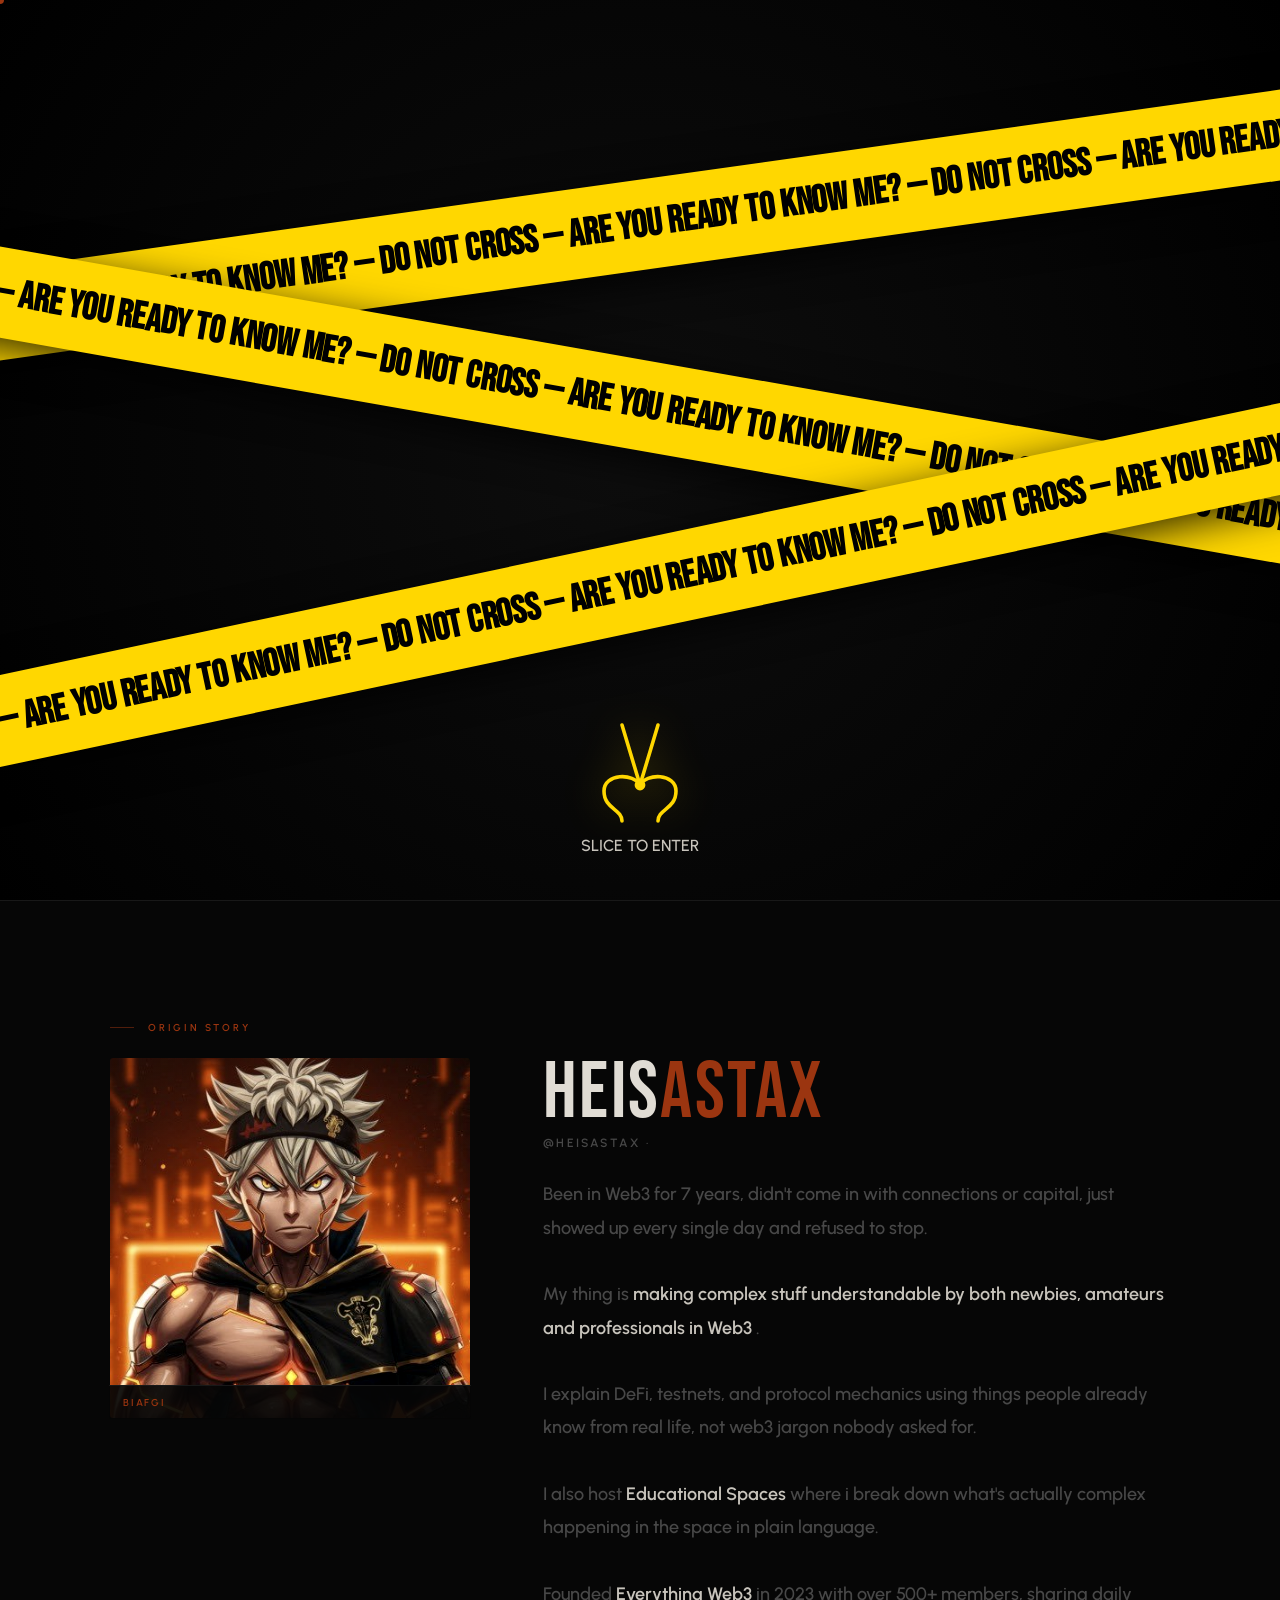
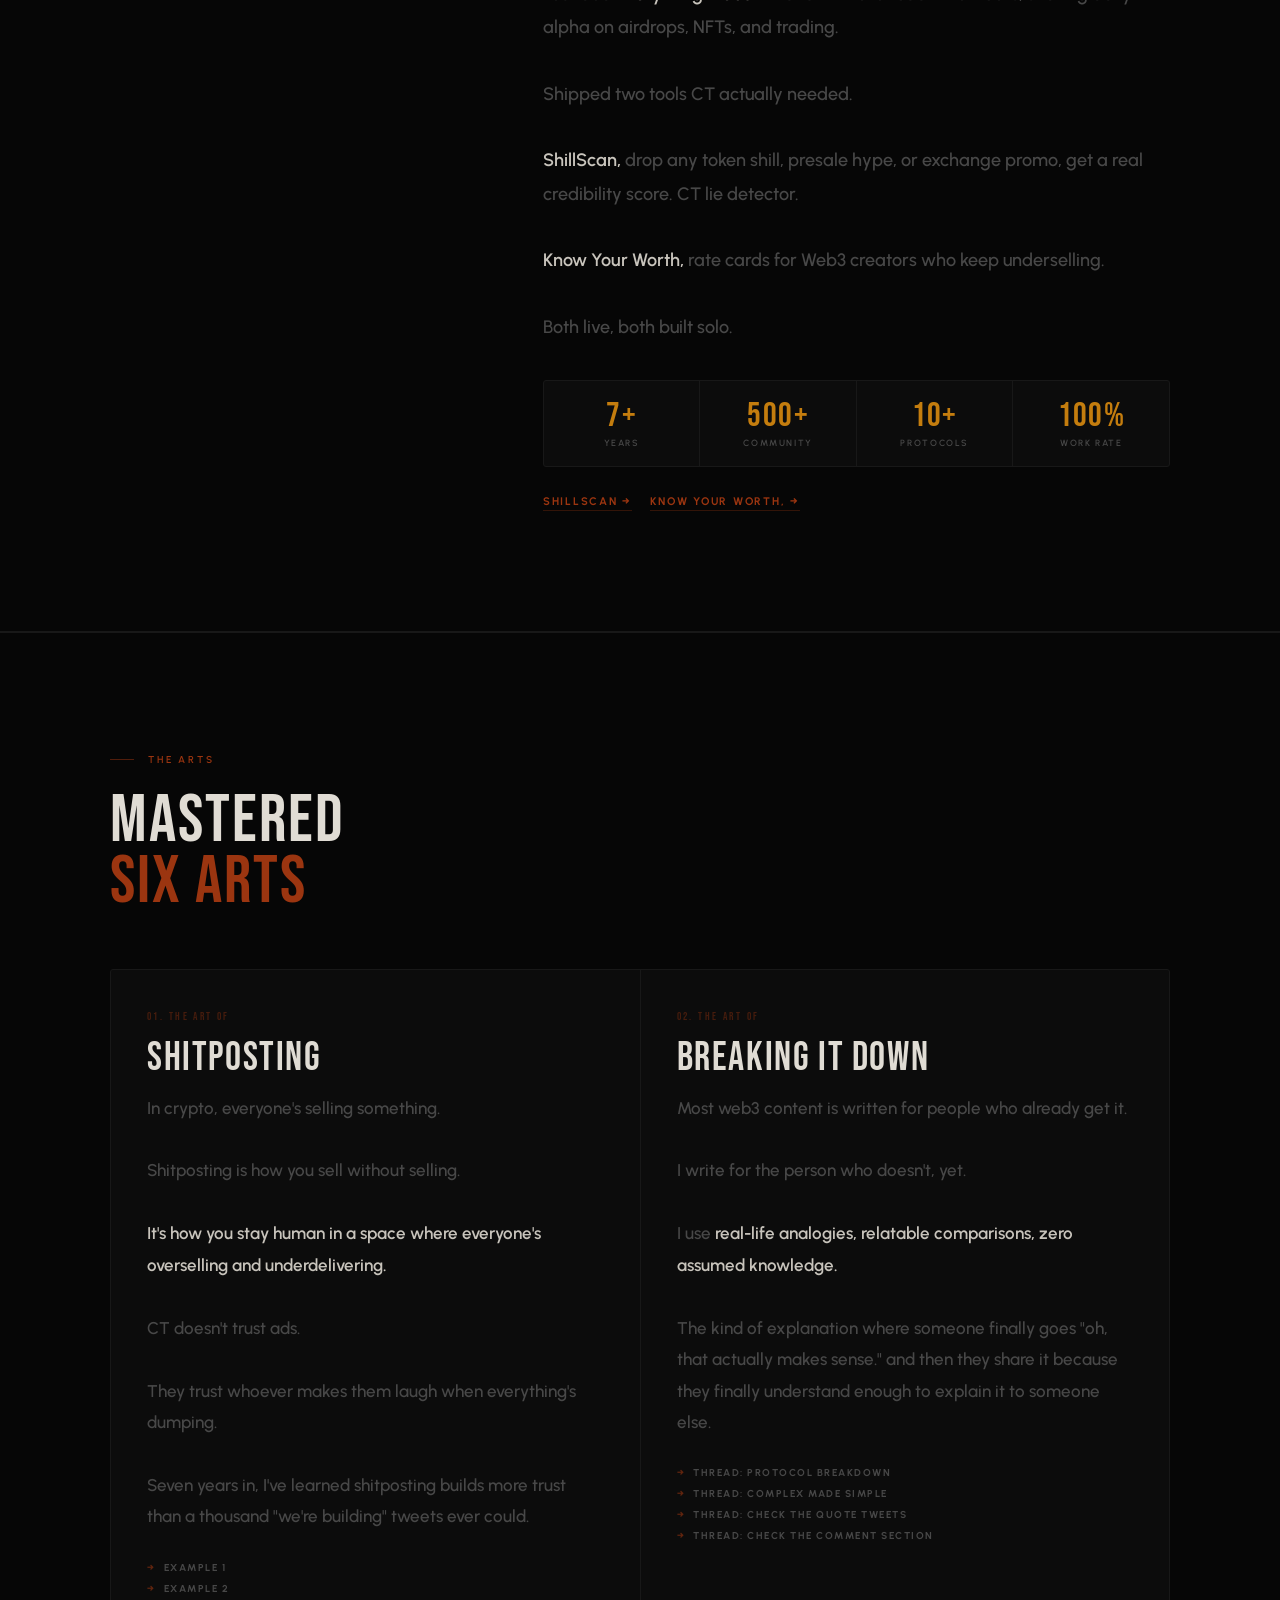
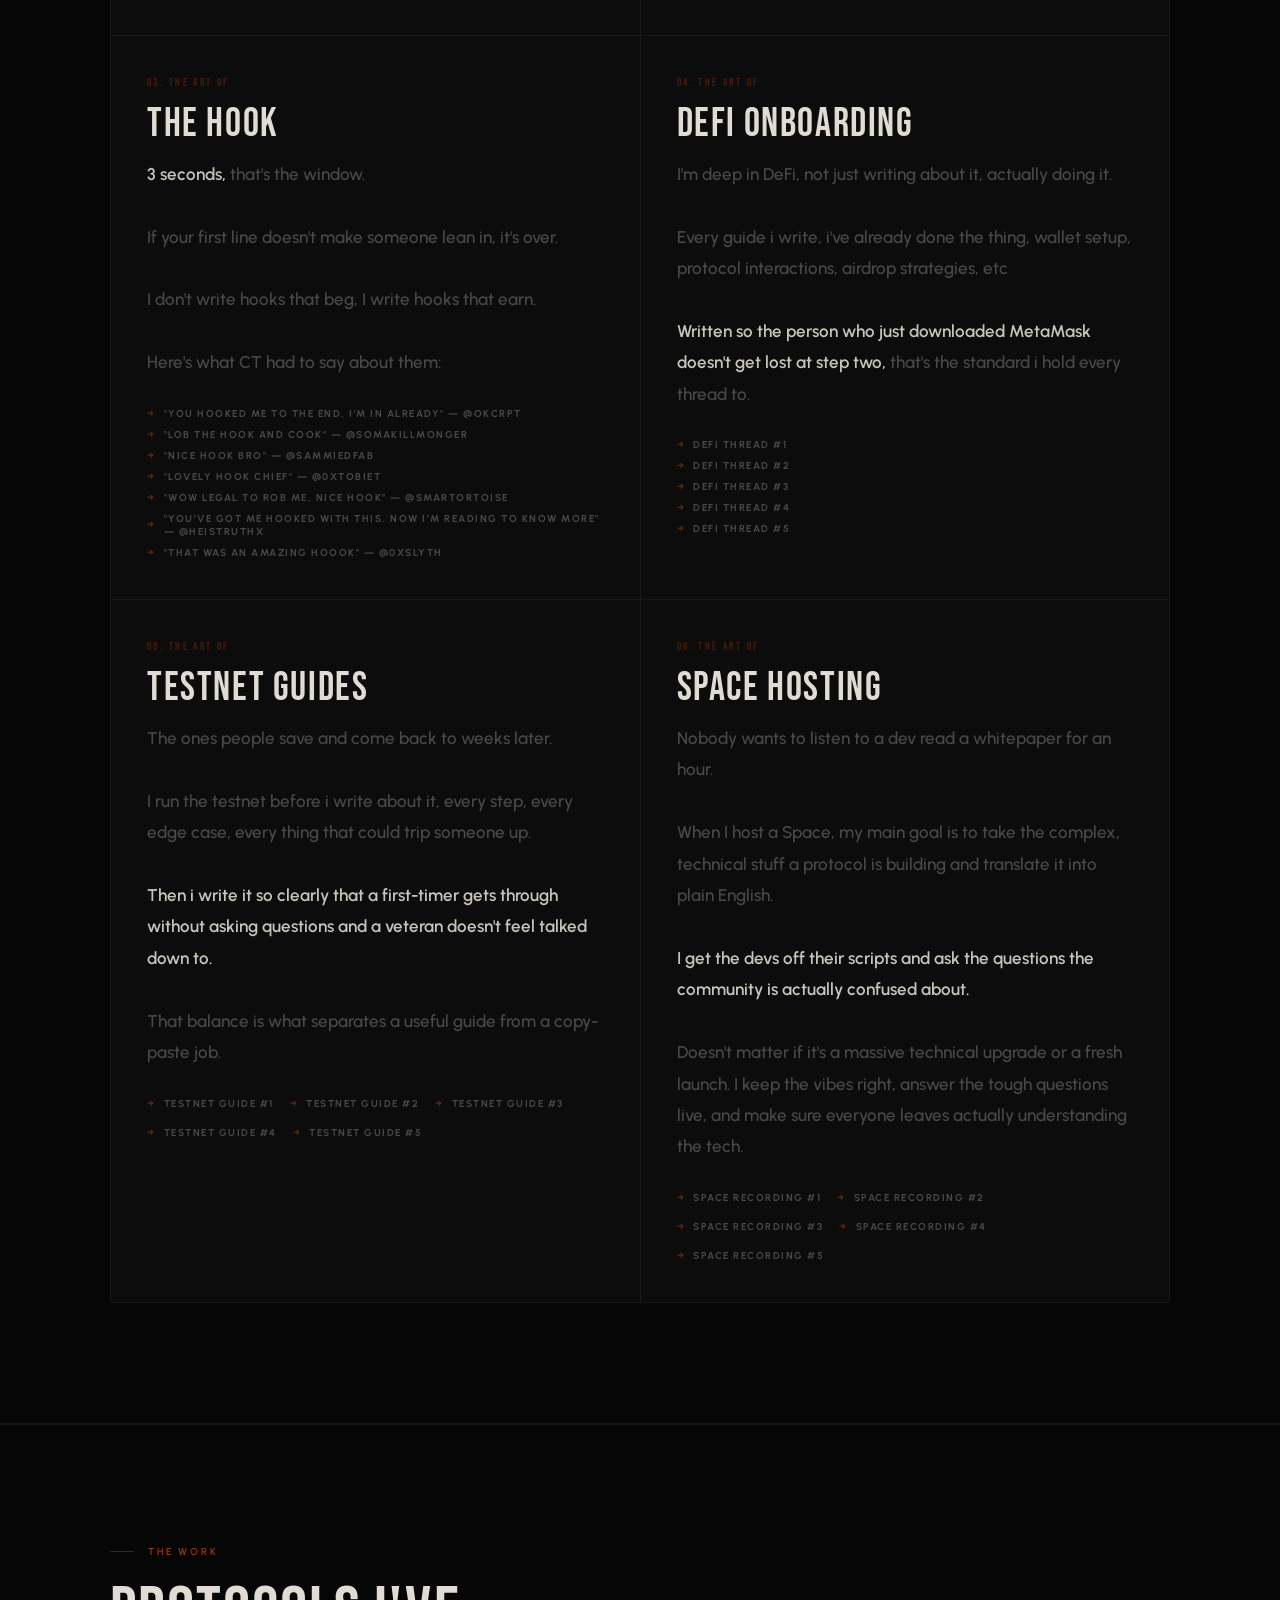
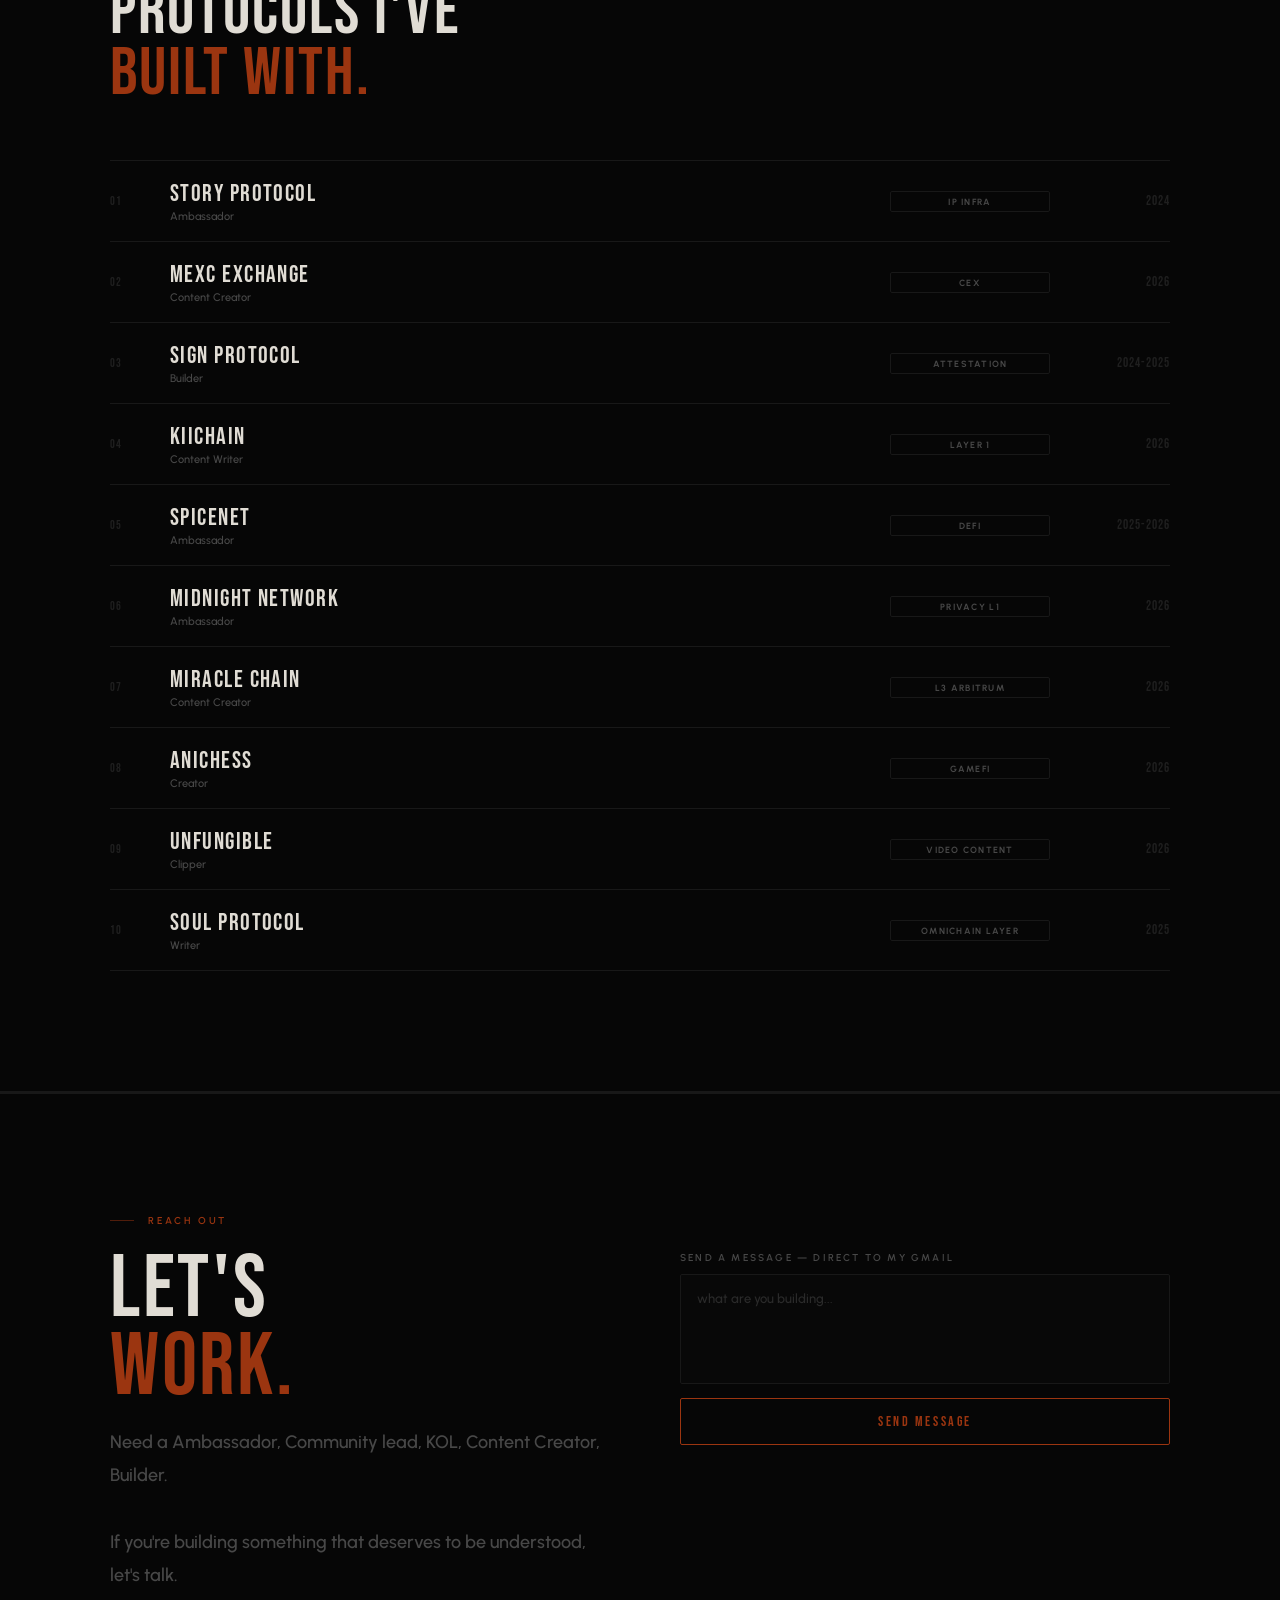
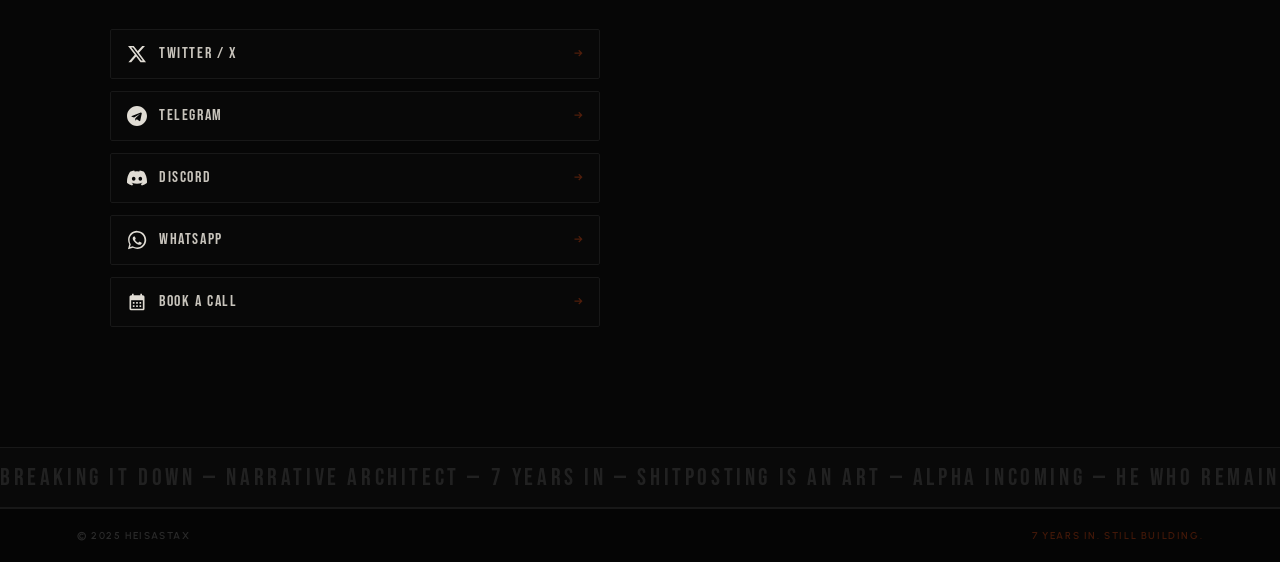
==== index.html @ 734ff4d6 "Initial commit: High-fidelity Web3 Portfolio with Mechanical Loader" ====
<!DOCTYPE html>
<html lang="en">

<head>
    <meta charset="UTF-8">
    <meta name="viewport" content="width=device-width, initial-scale=1.0">
    <title>heisastaX | Web3 Builder & Narrative Architect</title>
    <meta name="description"
        content="7 years in. Still building. Expert DeFi onboarding, Technical content creation, and High-vibe Space hosting for top-tier Web3 protocols.">
    <meta property="og:title" content="heisastaX | Web3 Builder & Narrative Architect">
    <meta property="og:description" content="Breaking down complex tech. Building tools CT actually uses.">
    <link
        href="https://fonts.googleapis.com/css2?family=Bebas+Neue&family=Urbanist:ital,wght@0,300;0,400;0,550;0,600;0,900;1,300&display=swap"
        rel="stylesheet">
    <link rel="stylesheet" href="assets/css/style.css">
</head>

<body>

    <!-- SITE LOADER -->
    <div id="loader">
        <div class="loader-bg"></div>
        <div class="tape-vibe">
            <!-- Diagonal Tapes (Repeating Text) -->
            <div class="tape diag-tape tape-1">
                <span>DO NOT CROSS — ARE YOU READY TO KNOW ME? — DO NOT CROSS — ARE YOU READY TO KNOW ME? — DO NOT CROSS — ARE YOU READY TO KNOW ME? — DO NOT CROSS — ARE YOU READY TO KNOW ME? — DO NOT CROSS — ARE YOU READY TO KNOW ME?</span>
            </div>
            <div class="tape diag-tape tape-2">
                <span>DO NOT CROSS — ARE YOU READY TO KNOW ME? — DO NOT CROSS — ARE YOU READY TO KNOW ME? — DO NOT CROSS — ARE YOU READY TO KNOW ME? — DO NOT CROSS — ARE YOU READY TO KNOW ME? — DO NOT CROSS — ARE YOU READY TO KNOW ME?</span>
            </div>
            <div class="tape diag-tape tape-3">
                <span>DO NOT CROSS — ARE YOU READY TO KNOW ME? — DO NOT CROSS — ARE YOU READY TO KNOW ME? — DO NOT CROSS — ARE YOU READY TO KNOW ME? — DO NOT CROSS — ARE YOU READY TO KNOW ME? — DO NOT CROSS — ARE YOU READY TO KNOW ME?</span>
            </div>
        </div>
        
        <div id="scissor-trigger">
            <div class="scissor-svg">
                <svg viewBox="0 0 100 120" fill="none" stroke="currentColor" stroke-width="3" stroke-linecap="round" stroke-linejoin="round">
                    <!-- Pivot -->
                    <circle cx="50" cy="70" r="3" fill="currentColor" />
                    <!-- Left Blade -->
                    <path d="M35 100 C 35 90, 20 90, 20 75 C 20 60, 45 60, 50 70 L 65 20" class="blade-left" />
                    <!-- Right Blade -->
                    <path d="M65 100 C 65 90, 80 90, 80 75 C 80 60, 55 60, 50 70 L 35 20" class="blade-right" />
                </svg>
            </div>
            <div class="breach-label">SLICE TO ENTER</div>
        </div>
    </div>

    <canvas id="cvs"></canvas>
    <div id="cur"></div>
    <div id="cur-r"></div>

    <!-- NAV -->
    <nav>
        <div class="nav-logo">heis<span class="e">asta</span>X</div>
        <ul class="nav-links">
            <li><a href="#about">about</a></li>
            <li><a href="#crafts">crafts</a></li>
            <li><a href="#projects">work</a></li>
            <li><a href="#contact">contact</a></li>
        </ul>
        <button class="burger" id="burger" onclick="toggleMenu()" aria-label="menu">
            <span></span><span></span><span></span>
        </button>
    </nav>

    <!-- MOBILE MENU -->
    <div class="mob-menu" id="mob">
        <button class="mob-close" onclick="toggleMenu()">✕</button>
        <a href="#about" onclick="toggleMenu()">About</a>
        <a href="#crafts" onclick="toggleMenu()">Crafts</a>
        <a href="#projects" onclick="toggleMenu()">Work</a>
        <a href="#contact" onclick="toggleMenu()">Contact</a>
    </div>

    <!-- HERO -->
    <section id="hero">
        <div class="hero-inner">
            <div class="hero-status rv"><span class="dot"></span><span>available for jobs</span>
            </div>
            <h1 class="hero-h1 rv">
                <div>HE<span class="e"> WHO</span></div>
                <div class="g">REMAINS.</div>
            </h1>
            <div class="hero-row rv2">
                <p class="hero-desc">
                    <strong>I'm Asta (aka Biafgi).</strong><br><br> I break down what CT overcomplicates, build tools
                    people actually use, and
                    make narratives land.<br><br>
                    I'm a Community Founder, KOL, Space Host, and Web Developer best known for answering the technical
                    questions that protocols struggle to explain.<br><br>

                    When protocols need their story told right, they call me.
                </p>
                <div class="hero-ctas">
                    <a href="https://x.com/heisastaX" target="_blank" class="btn-p">𝕏 @heisastaX</a>
                    <a href="https://x.com/heisastaX/highlights" target="_blank" class="btn-s">see my highlights</a>
                </div>
            </div>
        </div>
    </section>

    <div class="section-rule"></div>

    <!-- ABOUT -->
    <section id="about">
        <div class="container">
            <div class="eyebrow rv">origin story</div>
            <div class="about-grid">
                <div class="about-img rv">
                    <img src="[data-uri]"
                        alt="heisastaX">
                    <div class="img-label"><a href="" class="k a"></a> <span> BIAFGI</span></div>
                </div>
                <div>
                    <div class="about-name rv">HEIS<span class="e">ASTAX</span></div>
                    <div class="about-handle rv">@heisastaX ·</div>
                    <p class="about-bio rv">
                        Been in Web3 for 7 years, didn't come in with connections or capital, just showed up every
                        single day and refused to stop.<br><br>
                        My thing is <strong>making complex stuff understandable by both newbies, amateurs and
                            professionals in Web3 </strong>.<br><br> I explain DeFi,
                        testnets, and protocol mechanics using things people already know from real life, not web3
                        jargon nobody asked for.<br><br> I also host <strong>Educational Spaces</strong> where i break
                        down
                        what's actually complex happening in the space in plain language.<br><br>
                        Founded <strong>Everything Web3</strong> in 2023 with over 500+ members, sharing daily alpha on
                        airdrops, NFTs,
                        and trading. <br><br>
                        Shipped two tools CT actually needed.<br><br> <strong>ShillScan,</strong> drop any token shill,
                        presale
                        hype, or exchange promo, get a real credibility score. CT lie detector.<br><br> <strong>Know
                            Your
                            Worth,</strong> rate cards for Web3 creators who keep underselling. <br><br>Both live, both
                        built
                        solo.
                    </p>
                    <div class="stats-strip rv2">
                        <div class="stat">
                            <div class="stat-n">7+</div>
                            <div class="stat-l">Years</div>
                        </div>
                        <div class="stat">
                            <div class="stat-n">500+</div>
                            <div class="stat-l">Community</div>
                        </div>
                        <div class="stat">
                            <div class="stat-n">10+</div>
                            <div class="stat-l">Protocols</div>
                        </div>
                        <div class="stat">
                            <div class="stat-n">100%</div>
                            <div class="stat-l">Work Rate</div>
                        </div>
                    </div>
                    <div style="display:flex;gap:10px;flex-wrap:wrap;margin-bottom:0;">
                        <a href="https://www.shillscan.xyz" target="_blank" class="kyw-link rv3"
                            style="margin-right:8px;"> shillscan →</a>
                        <a href="https://kywapp.xyz" target="_blank" class="kyw-link rv3"> know your worth,
                            →</a>
                    </div>
                </div>
            </div>
        </div>
    </section>

    <div class="section-rule"></div>

    <!-- CRAFTS -->
    <section id="crafts">
        <div class="container">
            <div class="eyebrow rv">the arts</div>
            <div class="crafts-head rv">MASTERED<br><span class="e">SIX ARTS</span></div>
            <div class="craft-block">

                <div class="craft rv">
                    <div class="craft-num">01. THE ART OF</div>
                    <div class="craft-title">SHITPOSTING</div>
                    <p class="craft-desc">
                        In crypto, everyone's selling something. <br><br> Shitposting is how you sell without
                        selling.<br><br>
                        <strong>It's how you stay human in a space where everyone's overselling and
                            underdelivering.</strong><br><br> CT doesn't trust ads.<br><br>
                        They trust whoever makes them laugh when everything's dumping.<br><br> Seven years in, I've
                        learned
                        shitposting builds more trust than a thousand "we're building" tweets ever could.
                    </p>
                    <div class="craft-links">
                        <a href="https://x.com/heisastaX/status/1977992303911313580" target="_blank"
                            class="craft-link">Example 1</a>
                        <a href=" https://x.com/heisastaX/status/2039744041579958362" target="_blank"
                            class="craft-link">Example 2</a>
                    </div>
                </div>

                <div class="craft rv">
                    <div class="craft-num">02. THE ART OF</div>
                    <div class="craft-title">BREAKING IT DOWN</div>
                    <p class="craft-desc">
                        Most web3 content is written for people who already get it.<br><br> I write for the person who
                        doesn't,
                        yet.<br><br>
                        I use <strong>real-life analogies, relatable comparisons, zero assumed
                            knowledge.<br><br></strong>
                        The kind of explanation where someone finally goes "oh, that actually makes sense." and then
                        they share it because they finally understand enough to explain it to someone else.
                    </p>
                    <div class="craft-links">
                        <a href="https://x.com/heisastaX/status/1909134872037277937" target="_blank"
                            class="craft-link">thread: protocol breakdown</a>
                        <a href="https://x.com/heisastaX/status/1899906312990835019" target="_blank"
                            class="craft-link">thread: complex made simple</a>
                        <a href="https://x.com/heisastax/status/1944048474799964266" target="_blank"
                            class="craft-link">thread: check the quote tweets</a>
                        <a href="https://x.com/heisastax/status/1941564307696992371" target="_blank"
                            class="craft-link">thread: Check the comment section</a>
                    </div>
                </div>

                <div class="craft rv">
                    <div class="craft-num">03. THE ART OF</div>
                    <div class="craft-title">THE HOOK</div>
                    <p class="craft-desc">
                        <strong>3 seconds,</strong> that's the window.<br><br> If your first line doesn't make someone
                        lean in,
                        it's over.<br><br>
                        I don't write hooks that beg, I write hooks that earn.<br><br> Here's what CT had to say
                        about them:
                    </p>
                    <div class="craft-links">
                        <a href="https://x.com/OKcrpt/status/2045522485966205139" target="_blank"
                            class="craft-link">"you hooked me to the end, i'm in already" — @OKcrpt</a>
                        <a href="https://x.com/somakillmonger/status/2045531412623675435" target="_blank"
                            class="craft-link">"lob the hook and cook" — @somakillmonger</a>
                        <a href="https://x.com/sammiedfab/status/2045551422876385366" target="_blank"
                            class="craft-link">"Nice hook bro" — @sammiedfab</a>
                        <a href="https://x.com/0xtobiet_/status/2034330331130503380" target="_blank"
                            class="craft-link">"lovely hook chief" — @0xtobiet</a>
                        <a href="https://x.com/Smartortoise/status/2037434610028556693" target="_blank"
                            class="craft-link">"wow legal to rob me, nice hook" — @Smartortoise</a>
                        <a href=" https://x.com/heistruthX/status/2037463925654962196" target="_blank"
                            class="craft-link">"you’ve got me hooked with this, now i’m reading to know more" —
                            @heistruthX</a>
                        <a href="https://x.com/0xSlyth/status/2037541773493576111" target="_blank"
                            class="craft-link">"that was an amazing hoook" — @0xSlyth</a>
                    </div>
                </div>

                <div class="craft rv">
                    <div class="craft-num">04. THE ART OF</div>
                    <div class="craft-title">DEFI ONBOARDING</div>
                    <p class="craft-desc">
                        I'm deep in DeFi, not just writing about it, actually doing it.<br><br> Every guide i write,
                        i've
                        already done the thing, wallet setup, protocol interactions, airdrop strategies, etc<br><br>
                        <strong>Written so the person who just downloaded MetaMask doesn't get lost at step
                            two, </strong> that's the standard i hold every thread to.
                    </p>
                    <div class="craft-links">
                        <a href="https://x.com/heisastaX/status/1967661084497809647" target="_blank"
                            class="craft-link">defi thread #1</a>
                        <a href="https://x.com/heisastaX/status/1980325764919873795" target="_blank"
                            class="craft-link">defi thread #2</a>
                        <a href="https://x.com/heisastaX/status/1928377304041804097" target="_blank"
                            class="craft-link">defi thread #3</a>
                        <a href="https://x.com/heisastaX/status/1925798995433058799" target="_blank"
                            class="craft-link">defi thread #4</a>
                        <a href="https://x.com/heisastaX/status/1910054294285328876" target="_blank"
                            class="craft-link">defi thread #5</a>
                    </div>
                </div>

                <div class="craft rv">
                    <div class="craft-num">05. THE ART OF</div>
                    <div class="craft-title">TESTNET GUIDES</div>
                    <p class="craft-desc">
                        The ones people save and come back to weeks later.<br><br> I run the testnet before i write
                        about it,
                        every step, every edge case, every thing that could trip someone up.<br><br> <strong>Then i
                            write it so
                            clearly that a first-timer gets through without asking questions and a veteran doesn't feel
                            talked down to.<br><br></strong> That balance is what separates a useful guide from a
                        copy-paste
                        job.
                    </p>
                    <div class="craft-links" style="flex-direction:row;flex-wrap:wrap;gap:16px;">
                        <a href="https://x.com/heisastaX/status/1902023737991451102" target="_blank"
                            class="craft-link">testnet guide #1</a>
                        <a href="https://x.com/heisastaX/status/1947678432944353505" target="_blank"
                            class="craft-link">testnet guide #2</a>
                        <a href="https://x.com/heisastaX/status/1906810623129731545" target="_blank"
                            class="craft-link">testnet guide #3</a>
                        <a href="https://x.com/heisastaX/status/1912049268841472062" target="_blank"
                            class="craft-link">testnet guide #4</a>
                        <a href="https://x.com/heisastaX/status/1915334065474912399" target="_blank"
                            class="craft-link">testnet guide #5</a>
                    </div>
                </div>

                <div class="craft rv">
                    <div class="craft-num">06. THE ART OF</div>
                    <div class="craft-title">SPACE HOSTING</div>
                    <p class="craft-desc">
                        Nobody wants to listen to a dev read a whitepaper for an hour.<br><br> When I host a Space, my
                        main goal is to take the complex, technical stuff a protocol is building and translate it into
                        plain English.<br><br>
                        <strong>I get the devs off their scripts and ask the questions the community is actually
                            confused about.</strong><br><br>
                        Doesn't matter if it's a massive technical upgrade or a fresh launch. I keep the vibes right,
                        answer the tough questions live, and make sure everyone leaves actually understanding the tech.
                    </p>
                    <div class="craft-links" style="flex-direction:row;flex-wrap:wrap;gap:16px;">
                        <a href="https://x.com/heisastaX/status/1902806597694546004" target="_blank"
                            class="craft-link">space recording #1</a>
                        <a href="https://x.com/heisastaX/status/1924908325373657314" target="_blank"
                            class="craft-link">space recording #2</a>
                        <a href="https://x.com/heisastaX/status/1894463314018611546" target="_blank"
                            class="craft-link">space recording #3</a>
                        <a href="https://x.com/heisastaX/status/1911117890197061948" target="_blank"
                            class="craft-link">space recording #4</a>
                        <a href="https://x.com/heisastaX/status/1920177129100087722" target="_blank"
                            class="craft-link">space recording #5</a>
                    </div>
                </div>

            </div>
        </div>
    </section>

    <div class="section-rule"></div>

    <!-- PROJECTS -->
    <section id="projects">
        <div class="container">
            <div class="eyebrow rv">the work</div>
            <div class="proj-head rv">PROTOCOLS I'VE<br><span class="e">BUILT WITH.</span></div>
            <div class="proj-table">
                <div class="proj-row rv"><span class="pnum">01</span>
                    <div class="pname-wrap">
                        <div class="pn">Story Protocol</div>
                        <div class="pr">Ambassador </div>
                    </div><span class="ptag">IP Infra</span><span class="pyear">2024</span>
                </div>
                <div class="proj-row rv"><span class="pnum">02</span>
                    <div class="pname-wrap">
                        <div class="pn">MEXC Exchange</div>
                        <div class="pr">Content Creator</div>
                    </div><span class="ptag">CEX</span><span class="pyear">2026</span>
                </div>
                <div class="proj-row rv"><span class="pnum">03</span>
                    <div class="pname-wrap">
                        <div class="pn">Sign Protocol</div>
                        <div class="pr">Builder</div>
                    </div><span class="ptag">Attestation</span><span class="pyear">2024-2025</span>
                </div>
                <div class="proj-row rv"><span class="pnum">04</span>
                    <div class="pname-wrap">
                        <div class="pn">KiiChain</div>
                        <div class="pr">Content Writer</div>
                    </div><span class="ptag">Layer 1</span><span class="pyear">2026</span>
                </div>
                <div class="proj-row rv"><span class="pnum">05</span>
                    <div class="pname-wrap">
                        <div class="pn">Spicenet</div>
                        <div class="pr">Ambassador</div>
                    </div><span class="ptag">DeFi</span><span class="pyear">2025-2026</span>
                </div>
                <div class="proj-row rv"><span class="pnum">06</span>
                    <div class="pname-wrap">
                        <div class="pn">Midnight Network</div>
                        <div class="pr">Ambassador</div>
                    </div><span class="ptag">Privacy L1</span><span class="pyear">2026</span>
                </div>
                <div class="proj-row rv"><span class="pnum">07</span>
                    <div class="pname-wrap">
                        <div class="pn">Miracle Chain</div>
                        <div class="pr">Content Creator</div>
                    </div><span class="ptag">L3 Arbitrum</span><span class="pyear">2026</span>
                </div>
                <div class="proj-row rv"><span class="pnum">08</span>
                    <div class="pname-wrap">
                        <div class="pn">Anichess</div>
                        <div class="pr">Creator</div>
                    </div><span class="ptag">GameFi</span><span class="pyear">2026</span>
                </div>
                <div class="proj-row rv"><span class="pnum">09</span>
                    <div class="pname-wrap">
                        <div class="pn">Unfungible</div>
                        <div class="pr">Clipper</div>
                    </div><span class="ptag">Video Content</span><span class="pyear">2026</span>
                </div>
                <div class="proj-row rv"><span class="pnum">10</span>
                    <div class="pname-wrap">
                        <div class="pn">Soul Protocol</div>
                        <div class="pr">Writer</div>
                    </div><span class="ptag">Omnichain Layer</span><span class="pyear">2025</span>
                </div>
            </div>
        </div>
    </section>

    <div class="section-rule"></div>




    <div class="section-rule"></div>

    <!-- CONTACT -->
    <section id="contact">
        <div class="container">
            <div class="eyebrow rv">reach out</div>
            <div class="contact-grid">
                <div>
                    <div class="contact-h rv">LET'S<br><span class="e">WORK.</span></div>
                    <p class="contact-desc rv">Need a Ambassador, Community lead, KOL, Content Creator, Builder.<br><br>
                        If
                        you're building something that deserves to be understood, let's talk.</p>
                    <div class="socials rv">
                        <a href="https://x.com/heisastaX" target="_blank" class="social">
                            <div>
                                <div class="social-name" style="display:flex;align-items:center;gap:12px;">
                                    <svg width="20" height="20" viewBox="0 0 24 24" fill="var(--bright)">
                                        <path
                                            d="M18.244 2.25h3.308l-7.227 8.26 8.502 11.24H16.17l-5.214-6.817L4.99 21.75H1.68l7.73-8.835L1.254 2.25H8.08l4.713 6.231zm-1.161 17.52h1.833L7.084 4.126H5.117z">
                                        </path>
                                    </svg>
                                    TWITTER / X
                                </div>
                            </div>
                            <span class="social-arrow">→</span>
                        </a>
                        <a href="https://t.me/BiafgiAb" target="_blank" class="social">
                            <div>
                                <div class="social-name" style="display:flex;align-items:center;gap:12px;">
                                    <svg width="20" height="20" viewBox="0 0 24 24" fill="var(--bright)">
                                        <path
                                            d="M12 0C5.373 0 0 5.373 0 12s5.373 12 12 12 12-5.373 12-12S18.627 0 12 0zm5.894 8.221l-1.97 9.28c-.145.658-.537.818-1.084.508l-3-2.21-1.446 1.394c-.14.18-.357.223-.548.223l.188-2.85 5.18-4.686c.223-.195-.054-.305-.346-.11l-6.4 4.02-2.76-.86c-.6-.185-.61-.6.125-.89l10.736-4.135c.498-.182.946.12.725.82z" />
                                    </svg>
                                    TELEGRAM
                                </div>
                            </div>
                            <span class="social-arrow">→</span>
                        </a>
                        <a href="https://discord.gg/xNYcjrSyxa" target="_blank" class="social">
                            <div>
                                <div class="social-name" style="display:flex;align-items:center;gap:12px;">
                                    <svg width="20" height="20" viewBox="0 0 24 24" fill="var(--bright)">
                                        <path
                                            d="M20.317 4.37a19.791 19.791 0 0 0-4.885-1.515.074.074 0 0 0-.079.037c-.21.375-.444.864-.608 1.25a18.27 18.27 0 0 0-5.487 0 12.64 12.64 0 0 0-.617-1.25.077.077 0 0 0-.079-.037A19.736 19.736 0 0 0 3.677 4.37a.05.05 0 0 0-.032.027C.533 9.046-.32 13.58.099 18.057a.082.082 0 0 0 .031.057 19.9 19.9 0 0 0 5.993 3.03.078.078 0 0 0 .084-.028 14.09 14.09 0 0 0 1.226-1.994.076.076 0 0 0-.041-.106 13.107 13.107 0 0 1-1.872-.892.077.077 0 0 1-.008-.128 10.2 10.2 0 0 0 .372-.292.074.074 0 0 1 .077-.01c3.928 1.793 8.18 1.793 12.062 0a.074.074 0 0 1 .078.01c.12.098.246.198.373.292a.077.077 0 0 1-.006.127 12.299 12.299 0 0 1-1.873.892.077.077 0 0 0-.041.107c.36.698.772 1.362 1.225 1.993a.076.076 0 0 0 .084.028 19.839 19.839 0 0 0 6.002-3.03.077.077 0 0 0 .032-.054c.5-5.177-.838-9.674-3.549-13.66a.061.061 0 0 0-.031-.028zM8.02 15.33c-1.183 0-2.157-1.085-2.157-2.419 0-1.333.956-2.419 2.157-2.419 1.21 0 2.176 1.096 2.157 2.42 0 1.333-.956 2.418-2.157 2.418zm7.975 0c-1.183 0-2.157-1.085-2.157-2.419 0-1.333.955-2.419 2.157-2.419 1.21 0 2.176 1.096 2.157 2.42 0 1.333-.946 2.418-2.157 2.418z" />
                                    </svg>
                                    DISCORD
                                </div>
                            </div>
                            <span class="social-arrow">→</span>
                        </a>
                        <a href="https://wa.me/2347067075973" target="_blank" class="social">
                            <div>
                                <div class="social-name" style="display:flex;align-items:center;gap:12px;">
                                    <svg width="20" height="20" viewBox="0 0 24 24" fill="var(--bright)">
                                        <path
                                            d="M12.016 1.002c-5.918 0-10.72 4.802-10.72 10.718 0 1.892.492 3.737 1.428 5.36L1.134 23.003l6.059-1.587c1.584.846 3.364 1.293 5.175 1.293 5.918 0 10.72-4.803 10.72-10.719 0-5.916-4.802-10.718-10.72-10.718zM12 21.05c-1.636 0-3.238-.43-4.636-1.244l-.33-.19-3.418.895.912-3.328-.215-.34C3.484 15.534 3.037 13.79 3.037 12c0-4.945 4.025-8.97 8.963-8.97 4.94 0 8.964 4.025 8.964 8.97 0 4.943-4.025 8.966-8.964 8.966zm4.86-6.192c-.267-.133-1.579-.78-1.823-.87-.245-.09-.422-.133-.598.133-.178.267-.689.87-.845 1.047-.156.177-.311.2-.578.066-1.517-.743-2.584-1.657-3.365-3.14-.155-.29-.016-.447.118-.58.118-.12.267-.312.4-.467.133-.156.178-.267.266-.444.089-.178.045-.333-.022-.467-.067-.133-.598-1.444-.82-1.977-.215-.522-.435-.452-.598-.46-.156-.008-.333-.008-.511-.008-.178 0-.467.067-.711.334-.244.267-.933.911-.933 2.222 0 1.311.956 2.578 1.089 2.756.133.178 1.889 2.87 4.567 4.026.638.275 1.135.439 1.523.562.643.204 1.229.175 1.691.106.516-.076 1.579-.645 1.802-1.267.222-.622.222-1.155.156-1.266-.067-.111-.245-.178-.511-.311z" />
                                    </svg>
                                    WHATSAPP
                                </div>
                            </div>
                            <span class="social-arrow">→</span>
                        </a>
                        <a href="https://calendly.com/heisastax" target="_blank" class="social">
                            <div>
                                <div class="social-name" style="display:flex;align-items:center;gap:12px;">
                                    <svg width="20" height="20" viewBox="0 0 24 24" fill="var(--bright)">
                                        <path
                                            d="M19 4h-1V2h-2v2H8V2H6v2H5c-1.11 0-1.99.9-1.99 2L3 20a2 2 0 0 0 2 2h14c1.1 0 2-.9 2-2V6c0-1.1-.9-2-2-2zm0 16H5V10h14v10zM9 14H7v-2h2v2zm4 0h-2v-2h2v2zm4 0h-2v-2h2v2zm-8 4H7v-2h2v2zm4 0h-2v-2h2v2zm4 0h-2v-2h2v2z" />
                                    </svg>
                                    BOOK A CALL
                                </div>
                            </div>
                            <span class="social-arrow">→</span>
                        </a>
                    </div>
                </div>
                <div class="rv2">
                    <label class="form-label">send a message — direct to my gmail </label>
                    <textarea class="form-area" id="msg" placeholder="what are you building..."></textarea>
                    <button class="form-btn" onclick="sendMsg()">SEND MESSAGE</button>
                    <div id="status"></div>
                </div>
            </div>
        </div>
    </section>

    <!-- ALPHA TICKER -->
    <div class="ticker-wrap">
        <div class="ticker">
            <span>BREAKING IT DOWN — NARRATIVE ARCHITECT — 7 YEARS IN — SHITPOSTING IS AN ART — ALPHA INCOMING — HE WHO
                REMAINS — MODULAR INFRA — IP PROTOCOLS — DEFI ONBOARDING — BREAKING IT DOWN — NARRATIVE ARCHITECT — 7
                YEARS IN — SHITPOSTING IS AN ART — ALPHA INCOMING — HE WHO REMAINS — MODULAR INFRA — IP PROTOCOLS — DEFI
                ONBOARDING —</span>
        </div>
    </div>

    <footer>
        <span>© 2025 heisastaX</span>
        <span class="e">7 years in. still building.</span>
    </footer>


    <script src="assets/js/script.js"></script>
</body>

</html>
---- assets/css/style.css ----
* {
            margin: 0;
            padding: 0;
            box-sizing: border-box;
        }

        :root {
            --e: #9B3510;
            --g: #C47D0E;
            --bg: #060606;
            --bg2: #090909;
            --card: #0c0c0c;
            --border: #181818;
            --text: #C8C4BC;
            --dim: #484848;
            --bright: #E0DCD4;
        }

        html {
            scroll-behavior: smooth;
        }

        body {
            background: var(--bg);
            color: var(--text);
            font-family: 'Urbanist', sans-serif;
            font-weight: 550;
            overflow-x: hidden;
            cursor: none;
        }

        #loader {
            position: fixed;
            inset: 0;
            background: #000;
            z-index: 9999;
            display: flex;
            flex-direction: column;
            justify-content: flex-end;
            align-items: center;
            overflow: hidden;
            user-select: none;
            padding-bottom: 5vh;
        }

        .loader-bg {
            position: absolute;
            inset: 0;
            background: radial-gradient(circle at center, #111 0%, #000 100%);
            opacity: 0.8;
        }

        .tape-vibe {
            position: absolute;
            inset: 0;
            display: flex;
            flex-direction: column;
            justify-content: center;
            align-items: center;
            pointer-events: none;
        }

        .diag-tape {
            position: absolute;
            width: 150%;
            height: 90px;
            background: #FFD700;
            color: #000;
            font-family: 'Bebas Neue', sans-serif;
            font-size: 38px;
            font-weight: 900;
            display: flex;
            align-items: center;
            justify-content: center;
            white-space: nowrap;
            box-shadow: 0 10px 40px rgba(0,0,0,0.8);
            transition: all 0.5s cubic-bezier(0.7, 0, 0.3, 1);
        }

        .tape-1 { top: 60%; transform: rotate(-12deg); z-index: 5; }
        .tape-2 { top: 40%; transform: rotate(10deg); z-index: 4; }
        .tape-3 { top: 20%; transform: rotate(-8deg); z-index: 3; }

        .tape-cut {
            opacity: 0;
            filter: blur(10px);
        }

        .tape-cut.tape-1, .tape-cut.tape-3 { transform: rotate(-15deg) translateX(-100%) translateY(100px); }
        .tape-cut.tape-2 { transform: rotate(15deg) translateX(100%) translateY(100px); }

        #scissor-trigger {
            position: relative;
            z-index: 100;
            display: flex;
            flex-direction: column;
            align-items: center;
            gap: 15px;
            cursor: grab;
            transition: transform 0.1s linear;
        }

        .scissor-svg {
            width: 120px;
            height: 120px;
            color: #FFD700;
            filter: drop-shadow(0 0 20px rgba(255,215,0,0.4));
        }

        .scissor-svg svg .blade-left, .scissor-svg svg .blade-right {
            transition: transform 0.1s;
            transform-origin: 50px 70px;
        }

        /* Active Cutting Animation */
        .cutting .blade-left { animation: snip-left 0.2s infinite alternate; }
        .cutting .blade-right { animation: snip-right 0.2s infinite alternate; }

        @keyframes snip-left {
            from { transform: rotate(0deg); }
            to { transform: rotate(-15deg); }
        }
        @keyframes snip-right {
            from { transform: rotate(0deg); }
            to { transform: rotate(15deg); }
        }

        /* Final snip on collision */
        .snip .blade-left { transform: rotate(10deg); }
        .snip .blade-right { transform: rotate(-10deg); }

        .loader-fade { opacity: 0; pointer-events: none; transition: opacity 0.8s ease-out; }

        /* CANVAS */
        #cvs {
            position: fixed;
            inset: 0;
            width: 100%;
            height: 100%;
            z-index: 0;
            pointer-events: none;
        }

        /* CURSOR */
        #cur {
            position: fixed;
            width: 8px;
            height: 8px;
            background: var(--e);
            border-radius: 50%;
            pointer-events: none;
            z-index: 9999;
            transform: translate(-50%, -50%);
            transition: width .15s, height .15s, background .15s;
        }

        #cur-r {
            position: fixed;
            width: 28px;
            height: 28px;
            border: 1px solid rgba(155, 53, 16, .35);
            border-radius: 50%;
            pointer-events: none;
            z-index: 9998;
            transform: translate(-50%, -50%);
        }

        /* NAV */
        nav {
            position: fixed;
            top: 0;
            left: 0;
            right: 0;
            z-index: 500;
            padding: 20px 6vw;
            display: flex;
            justify-content: space-between;
            align-items: center;
            background: linear-gradient(to bottom, rgba(6, 6, 6, .88) 35%, transparent);
        }

        .nav-logo {
            font-family: 'Bebas Neue', sans-serif;
            font-size: 22px;
            letter-spacing: .12em;
            color: var(--bright);
            transition: all 0.2s;
            cursor: pointer;
        }

        .nav-logo:hover {
            animation: glitch .3s infinite;
        }

        @keyframes glitch {
            0% { transform: translate(0); text-shadow: -2px 0 var(--e), 2px 0 var(--g); }
            20% { transform: translate(-2px, 2px); }
            40% { transform: translate(-2px, -2px); }
            60% { transform: translate(2px, 2px); }
            80% { transform: translate(2px, -2px); }
            100% { transform: translate(0); text-shadow: 2px 0 var(--e), -2px 0 var(--g); }
        }

        .nav-logo span {
            color: var(--e);
        }

        .nav-links {
            display: flex;
            gap: 32px;
            list-style: none;
        }

        .nav-links a {
            font-family: 'Urbanist', sans-serif;
            font-size: 11px;
            font-weight: 600;
            letter-spacing: .18em;
            text-transform: uppercase;
            color: var(--dim);
            text-decoration: none;
            transition: color .2s;
        }

        .nav-links a:hover {
            color: var(--e);
        }

        /* HAMBURGER */
        .burger {
            display: none;
            flex-direction: column;
            gap: 5px;
            cursor: none;
            background: none;
            border: none;
            padding: 4px;
        }

        .burger span {
            width: 22px;
            height: 1px;
            background: var(--dim);
            display: block;
            transition: all .3s;
        }

        .mob-menu {
            display: none;
            position: fixed;
            inset: 0;
            background: rgba(6, 6, 6, .98);
            z-index: 400;
            flex-direction: column;
            align-items: center;
            justify-content: center;
            gap: 32px;
        }

        .mob-menu.open {
            display: flex;
        }

        .mob-menu a {
            font-family: 'Bebas Neue', sans-serif;
            font-size: 42px;
            letter-spacing: .1em;
            color: var(--text);
            text-decoration: none;
            transition: color .2s;
        }

        .mob-menu a:hover {
            color: var(--e);
        }

        .mob-close {
            position: absolute;
            top: 24px;
            right: 6vw;
            font-size: 24px;
            color: var(--dim);
            cursor: none;
            background: none;
            border: none;
        }

        /* SECTIONS */
        section {
            position: relative;
            z-index: 1;
            padding: 120px 6vw;
        }

        .container {
            max-width: 1060px;
            margin: 0 auto;
        }

        /* EYEBROW */
        .eyebrow {
            font-family: 'Urbanist', sans-serif;
            font-size: 10px;
            font-weight: 600;
            letter-spacing: .28em;
            text-transform: uppercase;
            color: var(--e);
            margin-bottom: 24px;
            display: flex;
            align-items: center;
            gap: 14px;
        }

        .eyebrow::before {
            content: '';
            width: 24px;
            height: 1px;
            background: var(--e);
            opacity: .5;
        }

        /* DIVIDER */
        .section-rule {
            width: 100%;
            height: 1px;
            background: var(--border);
            margin: 0;
        }

        /* ======== HERO ======== */
        #hero {
            min-height: 100vh;
            display: flex;
            align-items: center;
            padding-top: 100px;
            padding-bottom: 60px;
            background: transparent;
            border-bottom: 1px solid var(--border);
        }

        .hero-inner {
            max-width: 1060px;
            margin: 0 auto;
            width: 100%;
        }

        .hero-status {
            display: inline-flex;
            align-items: center;
            gap: 8px;
            margin-bottom: 40px;
            padding: 7px 16px;
            border: 1px solid var(--border);
            border-radius: 2px;
        }

        .hero-status .dot {
            width: 5px;
            height: 5px;
            border-radius: 50%;
            background: var(--e);
            animation: blink 2.5s ease-in-out infinite;
        }

        @keyframes blink {

            0%,
            100% {
                opacity: 1;
            }

            50% {
                opacity: .15;
            }
        }

        .hero-status span {
            font-size: 10px;
            font-weight: 600;
            letter-spacing: .2em;
            text-transform: uppercase;
            color: var(--dim);
        }

        .hero-h1 {
            font-family: 'Bebas Neue', sans-serif;
            font-size: clamp(72px, 14vw, 160px);
            line-height: .88;
            letter-spacing: .02em;
            color: var(--bright);
            margin-bottom: 32px;
        }

        .hero-h1 .e {
            color: var(--e);
        }

        .hero-h1 .g {
            color: var(--g);
        }

        .hero-h1 .ghost {
            -webkit-text-stroke: 1px rgba(200, 195, 188, .12);
            color: transparent;
        }

        .hero-row {
            display: flex;
            justify-content: space-between;
            align-items: flex-end;
            flex-wrap: wrap;
            gap: 24px;
        }

        .hero-desc {
            max-width: 600px;
            font-size: 18px;
            line-height: 1.85;
            color: var(--dim);
            font-weight: 550;
        }

        .hero-desc strong {
            color: var(--text);
            font-weight: 600;
        }

        .hero-ctas {
            display: flex;
            gap: 10px;
            flex-wrap: wrap;
        }

        .btn-p {
            padding: 12px 26px;
            background: var(--e);
            color: #fff;
            font-family: 'Urbanist', sans-serif;
            font-size: 11px;
            font-weight: 700;
            letter-spacing: .18em;
            text-transform: uppercase;
            text-decoration: none;
            border-radius: 2px;
            transition: background .2s, transform .15s;
            border: 1px solid var(--e);
        }

        .btn-p:hover {
            background: transparent;
            color: var(--e);
            transform: translateY(-2px);
        }

        .btn-s {
            padding: 12px 26px;
            border: 1px solid var(--border);
            color: var(--dim);
            font-family: 'Urbanist', sans-serif;
            font-size: 11px;
            font-weight: 700;
            letter-spacing: .18em;
            text-transform: uppercase;
            text-decoration: none;
            border-radius: 2px;
            transition: all .2s;
        }

        .btn-s:hover {
            border-color: var(--dim);
            color: var(--text);
            transform: translateY(-2px);
        }

        /* ======== ABOUT ======== */
        #about {
            background: transparent;
            border-bottom: 1px solid var(--border);
        }

        .about-grid {
            display: grid;
            grid-template-columns: 1fr 1.7fr;
            gap: 64px;
            align-items: start;
        }

        .about-img {
            position: relative;
            aspect-ratio: 1;
            max-width: 360px;
        }

        .about-img img {
            width: 100%;
            display: block;
            border-radius: 3px;
            filter: saturate(.75) contrast(1.1);
        }

        .about-img::after {
            content: '';
            position: absolute;
            inset: 0;
            border-radius: 3px;
            background: linear-gradient(160deg, rgba(155, 53, 16, .18) 0%, transparent 55%);
            pointer-events: none;
        }

        .img-label {
            position: absolute;
            bottom: -1px;
            left: -1px;
            right: -1px;
            padding: 10px 14px;
            background: rgba(6, 6, 6, .92);
            border-top: 1px solid var(--border);
            font-size: 10px;
            font-weight: 600;
            letter-spacing: .18em;
            text-transform: uppercase;
            color: var(--dim);
            border-radius: 0 0 3px 3px;
        }

        .img-label span {
            color: var(--e);
        }

        .about-name {
            font-family: 'Bebas Neue', sans-serif;
            font-size: clamp(48px, 7vw, 80px);
            line-height: .88;
            letter-spacing: .03em;
            color: var(--bright);
            margin-bottom: 8px;
        }

        .about-name .e {
            color: var(--e);
        }

        .about-handle {
            font-size: 12px;
            font-weight: 600;
            letter-spacing: .2em;
            color: var(--dim);
            text-transform: uppercase;
            margin-bottom: 28px;
        }

        .about-bio {
            font-size: 18px;
            line-height: 1.85;
            color: var(--dim);
            margin-bottom: 36px;
        }

        .about-bio strong {
            color: var(--text);
            font-weight: 600;
        }

        .stats-strip {
            display: grid;
            grid-template-columns: repeat(4, 1fr);
            gap: 1px;
            background: var(--border);
            border: 1px solid var(--border);
            border-radius: 3px;
            overflow: hidden;
            margin-bottom: 28px;
        }

        .stat {
            background: rgba(9, 9, 9, 0.75);
            padding: 18px 16px;
            text-align: center;
        }

        .stat-n {
            font-family: 'Bebas Neue', sans-serif;
            font-size: clamp(24px, 3vw, 34px);
            letter-spacing: .04em;
            color: var(--g);
            line-height: 1;
            margin-bottom: 4px;
        }

        .stat-l {
            font-size: 9px;
            font-weight: 600;
            letter-spacing: .18em;
            text-transform: uppercase;
            color: var(--dim);
        }

        .kyw-link {
            display: inline-flex;
            align-items: center;
            gap: 8px;
            font-size: 11px;
            font-weight: 700;
            letter-spacing: .16em;
            text-transform: uppercase;
            color: var(--e);
            text-decoration: none;
            border-bottom: 1px solid rgba(155, 53, 16, .3);
            padding-bottom: 2px;
            transition: border-color .2s;
        }

        .kyw-link:hover {
            border-color: var(--e);
        }

        /* ======== CRAFTS ======== */
        #crafts {
            border-bottom: 1px solid var(--border);
        }

        .crafts-head {
            font-family: 'Bebas Neue', sans-serif;
            font-size: clamp(40px, 6vw, 68px);
            line-height: .9;
            letter-spacing: .03em;
            color: var(--bright);
            margin-bottom: 56px;
        }

        .crafts-head .e {
            color: var(--e);
        }

        .craft-block {
            display: grid;
            grid-template-columns: 1fr 1fr;
            gap: 1px;
            background: var(--border);
            border: 1px solid var(--border);
            border-radius: 3px;
            overflow: hidden;
        }

        .craft {
            background: rgba(9, 9, 9, 0.8);
            padding: 40px 36px;
            position: relative;
            transition: background .3s;
        }

        .craft:hover {
            background: rgba(14, 14, 14, 0.9);
        }

        .craft-num {
            font-family: 'Bebas Neue', sans-serif;
            font-size: 11px;
            letter-spacing: .22em;
            color: rgba(155, 53, 16, .4);
            margin-bottom: 16px;
        }

        .craft-title {
            font-family: 'Bebas Neue', sans-serif;
            font-size: clamp(28px, 3.5vw, 40px);
            letter-spacing: .04em;
            color: var(--bright);
            line-height: .95;
            margin-bottom: 16px;
        }

        .craft-desc {
            font-size: 17px;
            line-height: 1.85;
            color: var(--dim);
            margin-bottom: 28px;
        }

        .craft-desc strong {
            color: var(--text);
            font-weight: 600;
        }

        .craft-links {
            display: flex;
            flex-direction: column;
            gap: 8px;
        }

        .craft-link {
            display: inline-flex;
            align-items: center;
            gap: 8px;
            font-size: 10px;
            font-weight: 700;
            letter-spacing: .15em;
            text-transform: uppercase;
            color: var(--dim);
            text-decoration: none;
            transition: color .2s;
        }

        .craft-link:hover {
            color: var(--e);
        }

        .craft-link::before {
            content: '→';
            font-size: 10px;
            color: var(--e);
            opacity: .6;
        }

        .craft-link:hover::before {
            opacity: 1;
        }

        /* ======== PROJECTS ======== */
        #projects {
            background: transparent;
            border-bottom: 1px solid var(--border);
        }

        .proj-head {
            font-family: 'Bebas Neue', sans-serif;
            font-size: clamp(40px, 6vw, 68px);
            line-height: .9;
            letter-spacing: .03em;
            color: var(--bright);
            margin-bottom: 56px;
        }

        .proj-head .e {
            color: var(--e);
        }

        .proj-table {
            display: flex;
            flex-direction: column;
        }

        .proj-row {
            display: grid;
            grid-template-columns: 40px 1fr 160px 100px;
            align-items: center;
            gap: 20px;
            padding: 18px 0;
            border-bottom: 1px solid var(--border);
            transition: padding-left .25s;
        }

        .proj-row:first-child {
            border-top: 1px solid var(--border);
        }

        .proj-row:hover {
            padding-left: 10px;
        }

        .proj-row:hover .pn {
            color: var(--e);
        }

        .pnum {
            font-family: 'Bebas Neue', sans-serif;
            font-size: 12px;
            letter-spacing: .1em;
            color: rgba(255, 255, 255, .1);
        }

        .pname-wrap {}

        .pn {
            font-family: 'Bebas Neue', sans-serif;
            font-size: clamp(18px, 2.5vw, 24px);
            letter-spacing: .06em;
            color: var(--bright);
            transition: color .2s;
        }

        .pr {
            font-size: 11px;
            font-weight: 550;
            color: var(--dim);
            margin-top: 2px;
        }

        .ptag {
            font-size: 9px;
            font-weight: 700;
            letter-spacing: .14em;
            text-transform: uppercase;
            color: var(--dim);
            border: 1px solid var(--border);
            padding: 4px 10px;
            border-radius: 2px;
            text-align: center;
        }

        .pyear {
            font-family: 'Bebas Neue', sans-serif;
            font-size: 13px;
            letter-spacing: .08em;
            color: rgba(255, 255, 255, .1);
            text-align: right;
        }

        /* ======== PROOF ======== */
        #proof {
            border-bottom: 1px solid var(--border);
        }

        .proof-top {
            display: flex;
            justify-content: space-between;
            align-items: flex-end;
            flex-wrap: wrap;
            gap: 24px;
            margin-bottom: 48px;
        }

        .proof-head {
            font-family: 'Bebas Neue', sans-serif;
            font-size: clamp(40px, 6vw, 68px);
            line-height: .9;
            letter-spacing: .03em;
            color: var(--bright);
        }

        .proof-head .e {
            color: var(--e);
        }

        .proof-total {
            text-align: right;
        }

        .proof-total-label {
            font-size: 10px;
            font-weight: 600;
            letter-spacing: .18em;
            text-transform: uppercase;
            color: var(--dim);
            margin-bottom: 4px;
        }

        .proof-total-num {
            font-family: 'Bebas Neue', sans-serif;
            font-size: clamp(32px, 4vw, 48px);
            letter-spacing: .04em;
            color: var(--g);
            line-height: 1;
        }

        .proof-grid {
            display: grid;
            grid-template-columns: repeat(2, 1fr);
            gap: 1px;
            background: var(--border);
            border: 1px solid var(--border);
            border-radius: 3px;
            overflow: hidden;
        }

        .proof-card {
            background: rgba(9, 9, 9, 0.8);
            background: var(--card);
            display: flex;
            flex-direction: column;
        }

        .proof-img {
            width: 100%;
            aspect-ratio: 16/9;
            object-fit: cover;
            object-position: top;
            display: block;
            filter: saturate(.7) contrast(1.05);
            transition: filter .4s;
        }

        .proof-card:hover .proof-img {
            filter: saturate(.9) contrast(1.05);
        }

        .proof-body {
            padding: 20px 22px 22px;
        }

        .proof-amt {
            font-family: 'Bebas Neue', sans-serif;
            font-size: clamp(22px, 2.5vw, 30px);
            letter-spacing: .04em;
            color: var(--g);
            margin-bottom: 4px;
        }

        .proof-lbl {
            font-size: 11px;
            color: var(--dim);
            font-weight: 550;
            margin-bottom: 14px;
        }

        .tweet-link {
            display: inline-flex;
            align-items: center;
            gap: 6px;
            font-size: 9px;
            font-weight: 700;
            letter-spacing: .18em;
            text-transform: uppercase;
            color: var(--dim);
            text-decoration: none;
            border: 1px solid var(--border);
            padding: 6px 12px;
            border-radius: 2px;
            transition: all .2s;
        }

        .tweet-link:hover {
            border-color: var(--e);
            color: var(--e);
        }

        /* ======== CONTACT ======== */
        #contact {
            background: transparent;
        }

        .contact-grid {
            display: grid;
            grid-template-columns: 1fr 1fr;
            gap: 80px;
            align-items: start;
        }

        .contact-h {
            font-family: 'Bebas Neue', sans-serif;
            font-size: clamp(48px, 7vw, 88px);
            line-height: .88;
            letter-spacing: .03em;
            color: var(--bright);
            margin-bottom: 20px;
        }

        .contact-h .e {
            color: var(--e);
        }

        .contact-desc {
            font-size: 18px;
            line-height: 1.85;
            color: var(--dim);
            margin-bottom: 36px;
        }

        .socials {
            display: flex;
            flex-direction: column;
            gap: 12px;
        }

        .social {
            display: flex;
            align-items: center;
            justify-content: space-between;
            padding: 14px 16px;
            border: 1px solid var(--border);
            border-radius: 2px;
            text-decoration: none;
            transition: all .2s;
            background: rgba(9, 9, 9, 0.8);
        }

        .social:hover {
            border-color: rgba(155, 53, 16, .4);
            background: rgba(14, 14, 14, 0.9);
        }

        .social-name {
            font-family: 'Bebas Neue', sans-serif;
            font-size: 16px;
            letter-spacing: .1em;
            color: var(--text);
        }

        .social-handle {
            font-size: 11px;
            color: var(--dim);
            font-weight: 550;
        }

        .social-arrow {
            font-size: 13px;
            color: var(--e);
            opacity: .5;
            transition: opacity .2s, transform .2s;
        }

        .social:hover .social-arrow {
            opacity: 1;
            transform: translateX(4px);
        }

        .form-label {
            font-size: 10px;
            font-weight: 600;
            letter-spacing: .22em;
            text-transform: uppercase;
            color: var(--dim);
            margin-bottom: 10px;
            display: block;
        }

        .form-area {
            width: 100%;
            background: rgba(9, 9, 9, 0.8);
            border: 1px solid var(--border);
            border-radius: 2px;
            color: var(--text);
            font-family: 'Urbanist', sans-serif;
            font-size: 13px;
            font-weight: 550;
            padding: 16px;
            resize: none;
            height: 110px;
            outline: none;
            transition: border-color .2s;
            margin-bottom: 10px;
        }

        .form-area:focus {
            border-color: rgba(155, 53, 16, .5);
        }

        .form-area::placeholder {
            color: #2a2a2a;
        }

        .form-btn {
            width: 100%;
            padding: 14px;
            background: transparent;
            border: 1px solid var(--e);
            color: var(--e);
            font-family: 'Bebas Neue', sans-serif;
            font-size: 14px;
            letter-spacing: .18em;
            cursor: none;
            transition: all .2s;
            border-radius: 2px;
        }

        .form-btn:hover {
            background: var(--e);
            color: #fff;
        }

        #status {
            font-size: 11px;
            color: var(--g);
            margin-top: 8px;
            min-height: 16px;
            letter-spacing: .1em;
            font-weight: 600;
            text-transform: uppercase;
        }

        /* ======== FOOTER ======== */
        /* TICKER */
        .ticker-wrap {
            width: 100%;
            overflow: hidden;
            background: var(--bg2);
            border-top: 1px solid var(--border);
            border-bottom: 1px solid var(--border);
            padding: 15px 0;
            white-space: nowrap;
        }

        .ticker {
            display: inline-block;
            animation: ticker 30s linear infinite;
        }

        .ticker span {
            font-family: 'Bebas Neue', sans-serif;
            font-size: 24px;
            letter-spacing: .15em;
            color: var(--dim);
            padding-right: 50px;
            opacity: 0.4;
        }

        @keyframes ticker {
            0% { transform: translateX(0); }
            100% { transform: translateX(-50%); }
        }

        footer {
            position: relative;
            z-index: 1;
            padding: 20px 6vw;
            border-top: 1px solid var(--border);
            display: flex;
            justify-content: space-between;
            align-items: center;
            flex-wrap: wrap;
            gap: 8px;
            background: rgba(6, 6, 6, 0.92);
        }

        footer span {
            font-size: 10px;
            font-weight: 600;
            letter-spacing: .16em;
            text-transform: uppercase;
            color: #2a2a2a;
        }

        footer .e {
            color: rgba(155, 53, 16, .4);
        }

        /* REVEAL */
        .rv {
            opacity: 0;
            transform: translateY(20px);
            transition: opacity .75s ease, transform .75s ease;
        }

        .rv.on {
            opacity: 1;
            transform: translateY(0);
        }

        .rv2 {
            opacity: 0;
            transform: translateY(20px);
            transition: opacity .75s ease .15s, transform .75s ease .15s;
        }

        .rv2.on {
            opacity: 1;
            transform: translateY(0);
        }

        .rv3 {
            opacity: 0;
            transform: translateY(20px);
            transition: opacity .75s ease .3s, transform .75s ease .3s;
        }

        .rv3.on {
            opacity: 1;
            transform: translateY(0);
        }

        /* ======== RESPONSIVE ======== */
        @media(max-width:860px) {
            .about-grid {
                grid-template-columns: 1fr;
                gap: 40px;
            }

            .about-img {
                max-width: 200px;
            }

            .craft-block {
                grid-template-columns: 1fr;
            }

            .proj-row {
                grid-template-columns: 32px 1fr 80px;
                gap: 12px;
            }

            .pyear {
                display: none;
            }

            .proof-grid {
                grid-template-columns: 1fr;
            }

            .contact-grid {
                grid-template-columns: 1fr;
                gap: 48px;
            }

            .stats-strip {
                grid-template-columns: repeat(2, 1fr);
            }

            .nav-links {
                display: none;
            }

            .burger {
                display: flex;
            }

            body {
                cursor: auto;
            }

            #cur,
            #cur-r {
                display: none;
            }
        }

        @media(max-width:520px) {
            section {
                padding: 80px 5vw;
            }

            .hero-h1 {
                font-size: 64px;
            }

            .proof-grid {
                grid-template-columns: 1fr;
            }

            .stats-strip {
                grid-template-columns: repeat(2, 1fr);
            }
        }
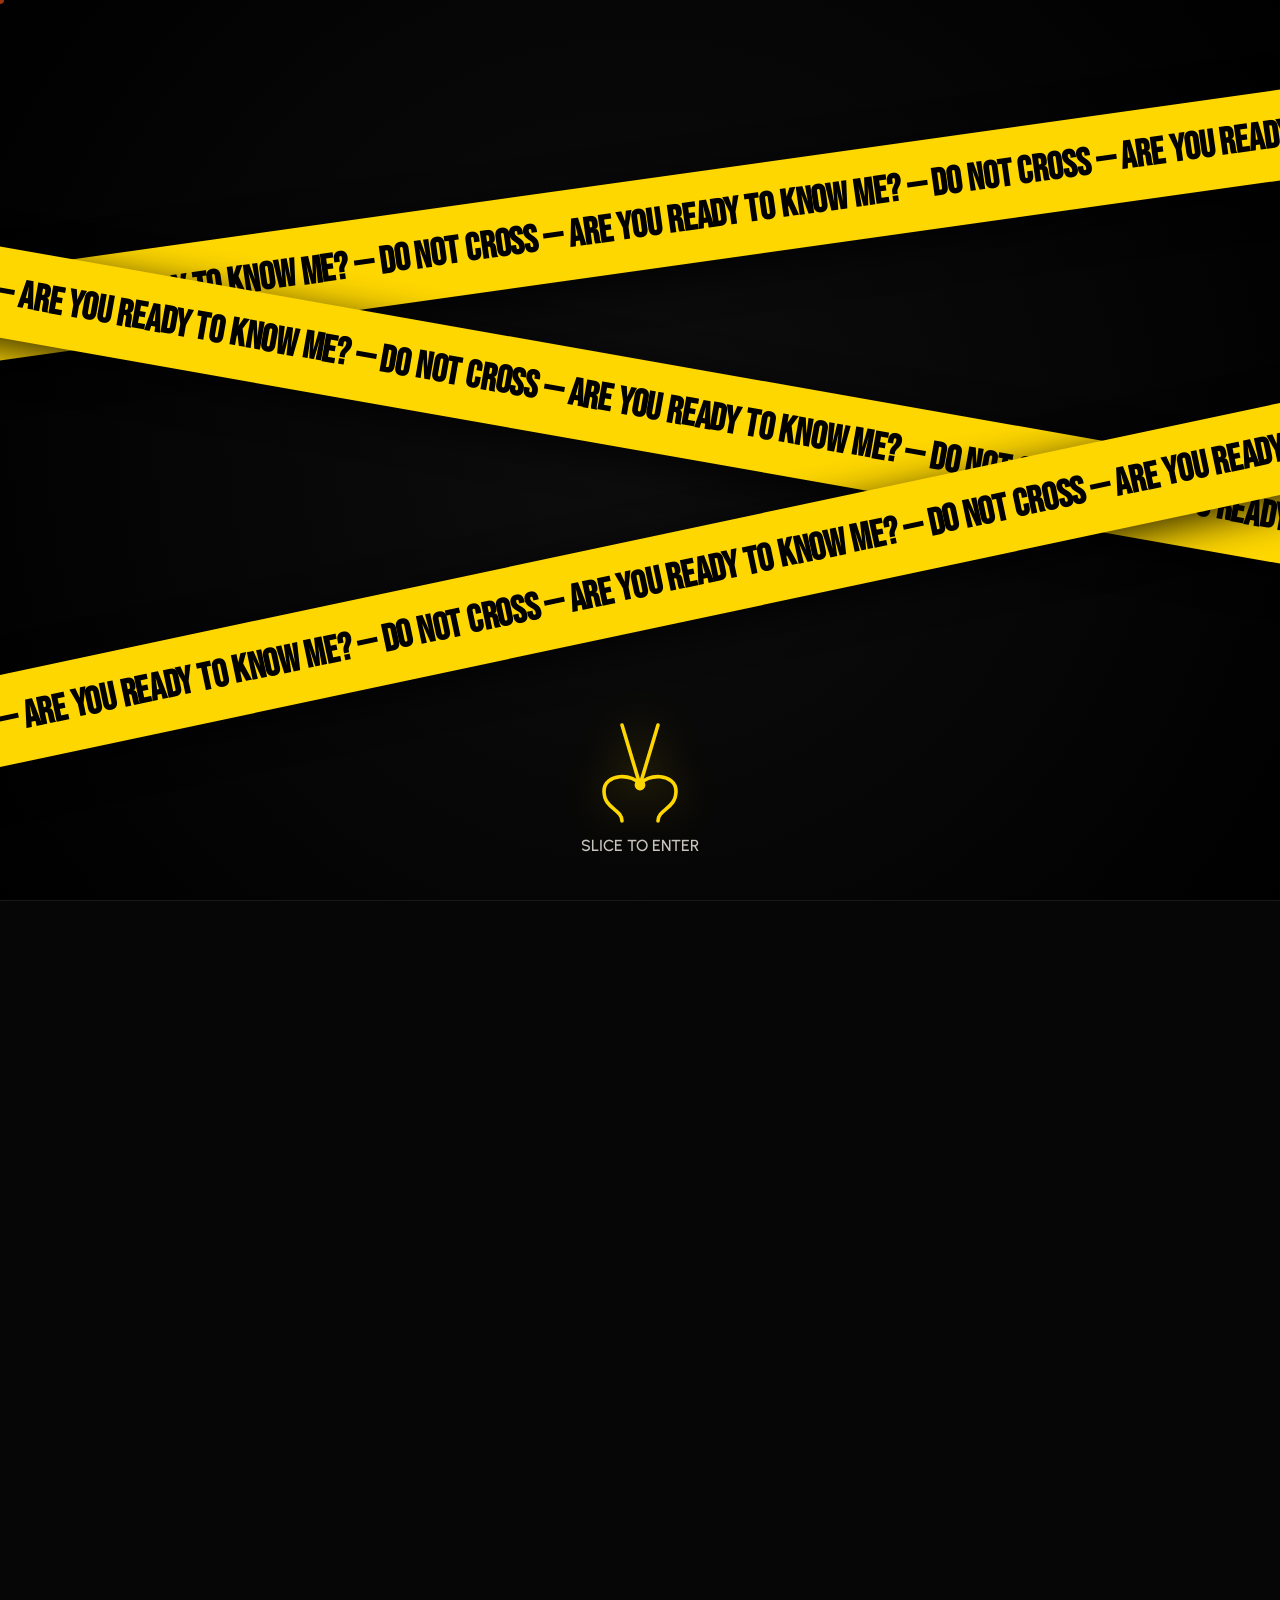
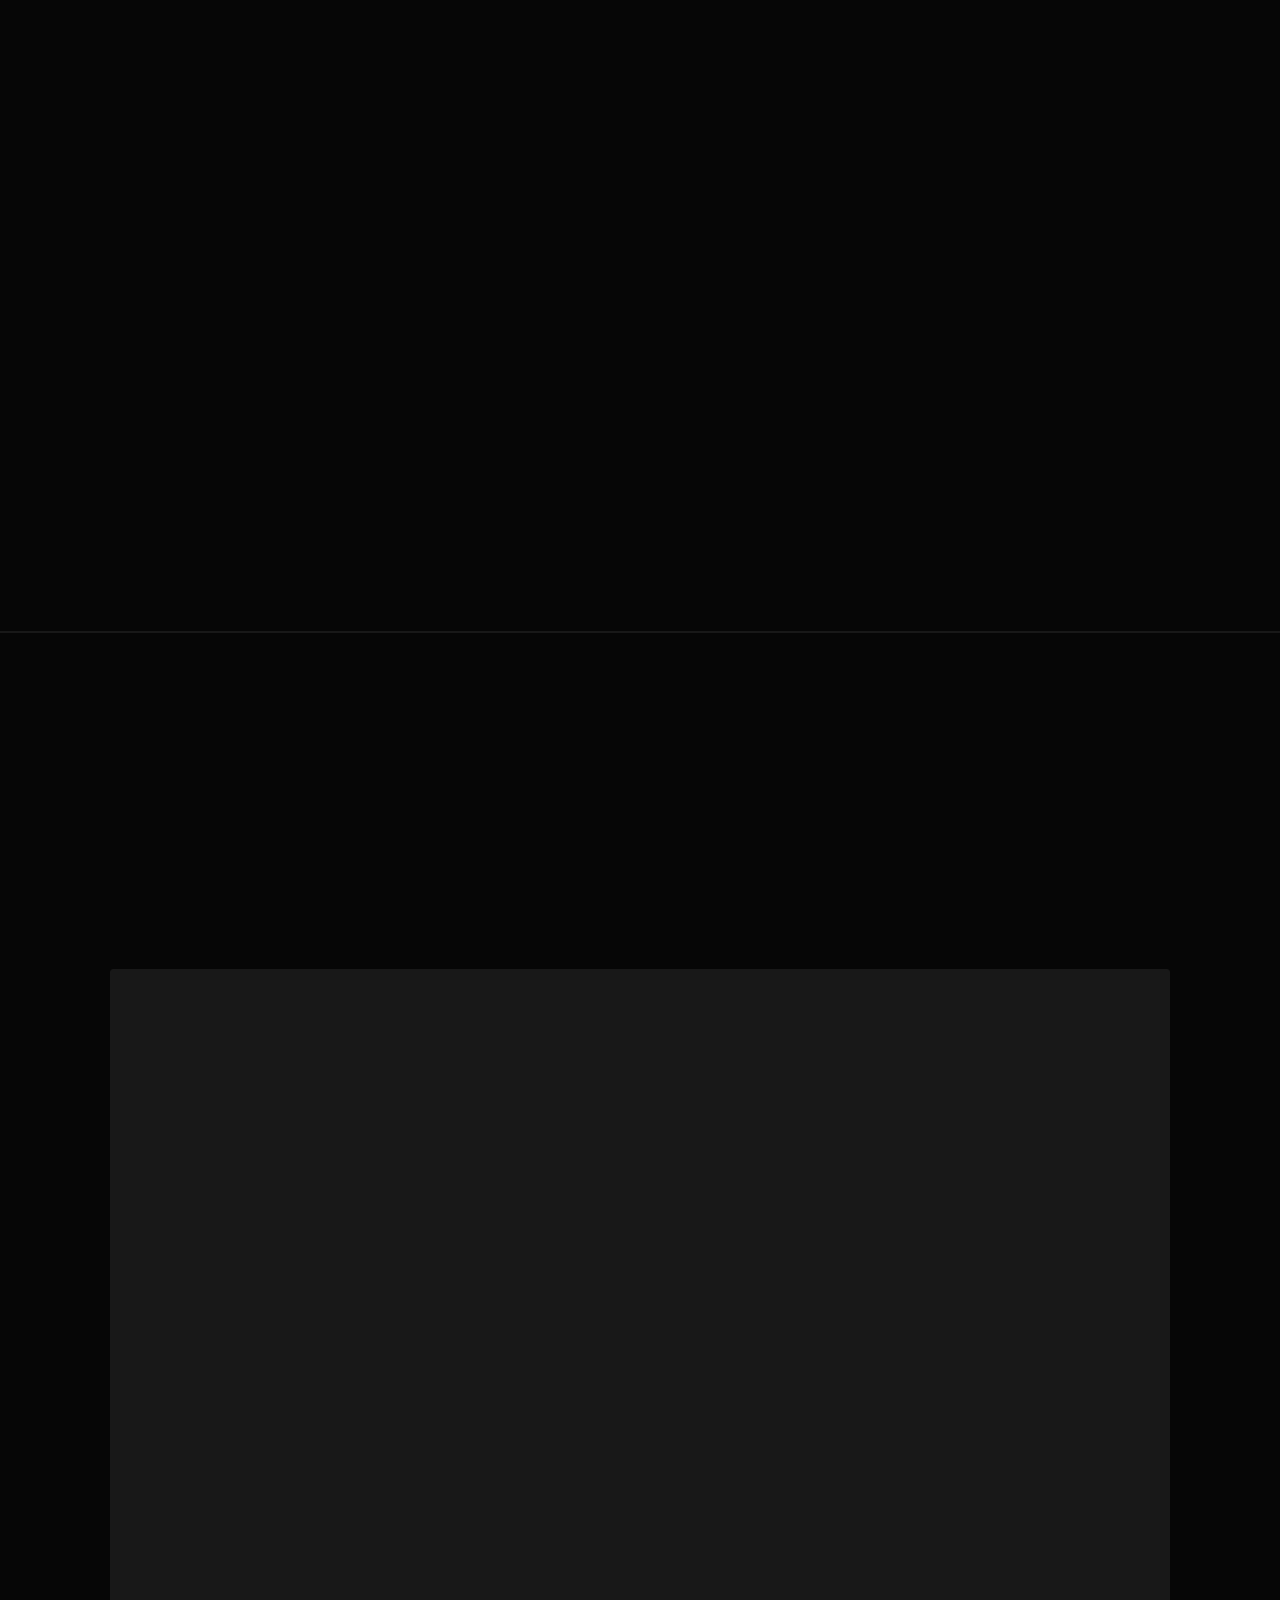
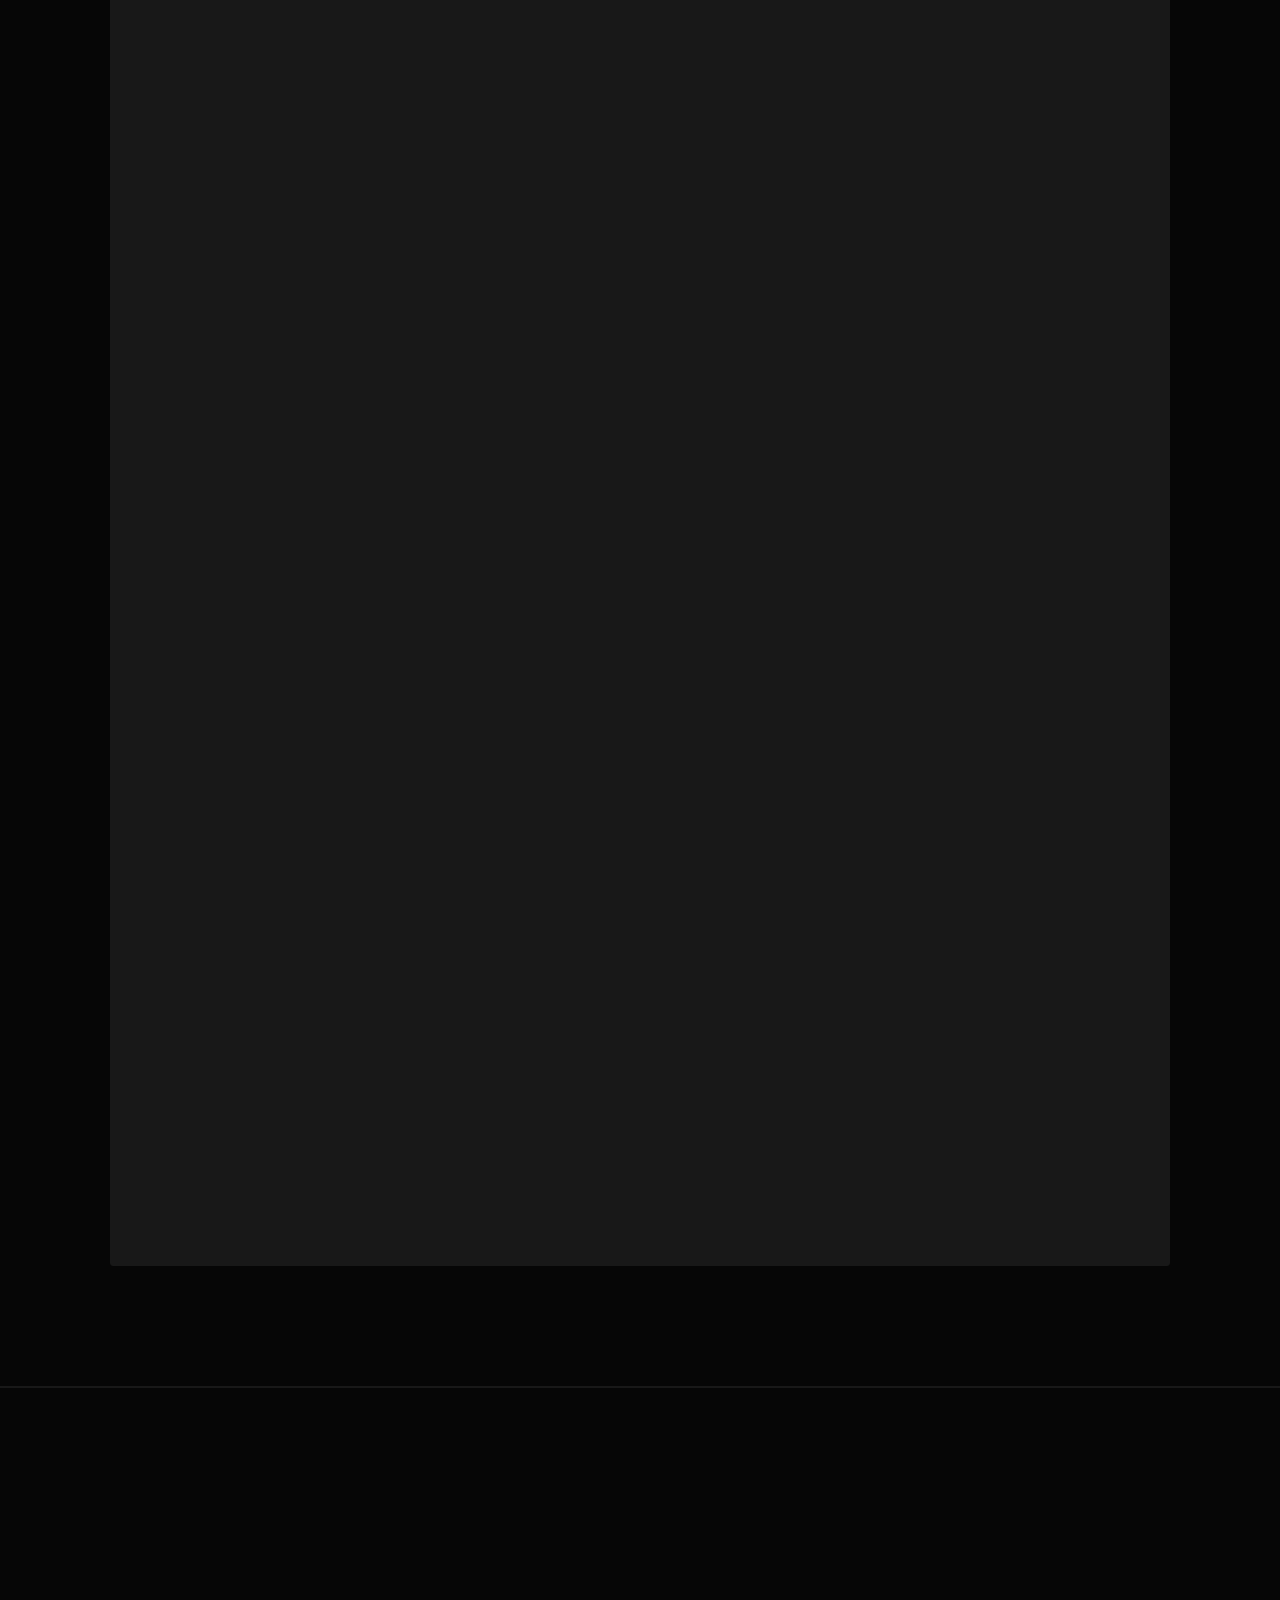
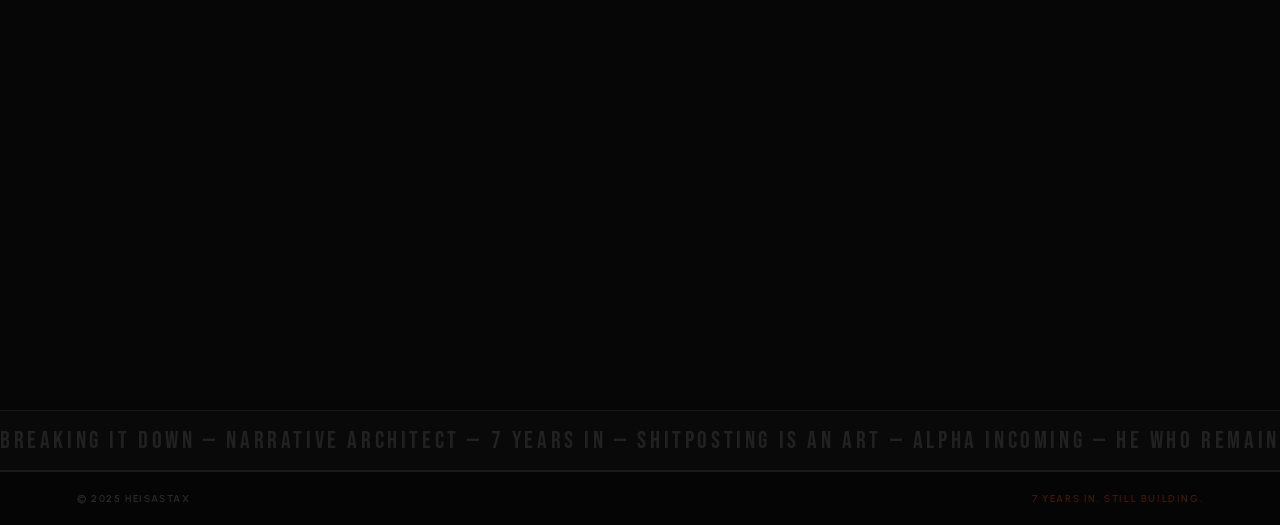
==== commit fff434c5: "Refined UI: reordered Mastered Arts and added Mobile Stealth Mode for background" ====
--- a/index.html
+++ b/index.html
@@ -4,11 +4,12 @@
 <head>
     <meta charset="UTF-8">
     <meta name="viewport" content="width=device-width, initial-scale=1.0">
-    <title>heisastaX | Web3 Builder & Narrative Architect</title>
+    <title>ABOUT ASTA</title>
     <meta name="description"
         content="7 years in. Still building. Expert DeFi onboarding, Technical content creation, and High-vibe Space hosting for top-tier Web3 protocols.">
-    <meta property="og:title" content="heisastaX | Web3 Builder & Narrative Architect">
+    <meta property="og:title" content="ABOUT ASTA">
     <meta property="og:description" content="Breaking down complex tech. Building tools CT actually uses.">
+    <link rel="icon" type="image/x-icon" href="assets/images/favicon.png">
     <link
         href="https://fonts.googleapis.com/css2?family=Bebas+Neue&family=Urbanist:ital,wght@0,300;0,400;0,550;0,600;0,900;1,300&display=swap"
         rel="stylesheet">
@@ -23,19 +24,26 @@
         <div class="tape-vibe">
             <!-- Diagonal Tapes (Repeating Text) -->
             <div class="tape diag-tape tape-1">
-                <span>DO NOT CROSS — ARE YOU READY TO KNOW ME? — DO NOT CROSS — ARE YOU READY TO KNOW ME? — DO NOT CROSS — ARE YOU READY TO KNOW ME? — DO NOT CROSS — ARE YOU READY TO KNOW ME? — DO NOT CROSS — ARE YOU READY TO KNOW ME?</span>
+                <span>DO NOT CROSS — ARE YOU READY TO KNOW ME? — DO NOT CROSS — ARE YOU READY TO KNOW ME? — DO NOT CROSS
+                    — ARE YOU READY TO KNOW ME? — DO NOT CROSS — ARE YOU READY TO KNOW ME? — DO NOT CROSS — ARE YOU
+                    READY TO KNOW ME?</span>
             </div>
             <div class="tape diag-tape tape-2">
-                <span>DO NOT CROSS — ARE YOU READY TO KNOW ME? — DO NOT CROSS — ARE YOU READY TO KNOW ME? — DO NOT CROSS — ARE YOU READY TO KNOW ME? — DO NOT CROSS — ARE YOU READY TO KNOW ME? — DO NOT CROSS — ARE YOU READY TO KNOW ME?</span>
+                <span>DO NOT CROSS — ARE YOU READY TO KNOW ME? — DO NOT CROSS — ARE YOU READY TO KNOW ME? — DO NOT CROSS
+                    — ARE YOU READY TO KNOW ME? — DO NOT CROSS — ARE YOU READY TO KNOW ME? — DO NOT CROSS — ARE YOU
+                    READY TO KNOW ME?</span>
             </div>
             <div class="tape diag-tape tape-3">
-                <span>DO NOT CROSS — ARE YOU READY TO KNOW ME? — DO NOT CROSS — ARE YOU READY TO KNOW ME? — DO NOT CROSS — ARE YOU READY TO KNOW ME? — DO NOT CROSS — ARE YOU READY TO KNOW ME? — DO NOT CROSS — ARE YOU READY TO KNOW ME?</span>
-            </div>
-        </div>
-        
+                <span>DO NOT CROSS — ARE YOU READY TO KNOW ME? — DO NOT CROSS — ARE YOU READY TO KNOW ME? — DO NOT CROSS
+                    — ARE YOU READY TO KNOW ME? — DO NOT CROSS — ARE YOU READY TO KNOW ME? — DO NOT CROSS — ARE YOU
+                    READY TO KNOW ME?</span>
+            </div>
+        </div>
+
         <div id="scissor-trigger">
             <div class="scissor-svg">
-                <svg viewBox="0 0 100 120" fill="none" stroke="currentColor" stroke-width="3" stroke-linecap="round" stroke-linejoin="round">
+                <svg viewBox="0 0 100 120" fill="none" stroke="currentColor" stroke-width="3" stroke-linecap="round"
+                    stroke-linejoin="round">
                     <!-- Pivot -->
                     <circle cx="50" cy="70" r="3" fill="currentColor" />
                     <!-- Left Blade -->
@@ -177,26 +185,6 @@
 
                 <div class="craft rv">
                     <div class="craft-num">01. THE ART OF</div>
-                    <div class="craft-title">SHITPOSTING</div>
-                    <p class="craft-desc">
-                        In crypto, everyone's selling something. <br><br> Shitposting is how you sell without
-                        selling.<br><br>
-                        <strong>It's how you stay human in a space where everyone's overselling and
-                            underdelivering.</strong><br><br> CT doesn't trust ads.<br><br>
-                        They trust whoever makes them laugh when everything's dumping.<br><br> Seven years in, I've
-                        learned
-                        shitposting builds more trust than a thousand "we're building" tweets ever could.
-                    </p>
-                    <div class="craft-links">
-                        <a href="https://x.com/heisastaX/status/1977992303911313580" target="_blank"
-                            class="craft-link">Example 1</a>
-                        <a href=" https://x.com/heisastaX/status/2039744041579958362" target="_blank"
-                            class="craft-link">Example 2</a>
-                    </div>
-                </div>
-
-                <div class="craft rv">
-                    <div class="craft-num">02. THE ART OF</div>
                     <div class="craft-title">BREAKING IT DOWN</div>
                     <p class="craft-desc">
                         Most web3 content is written for people who already get it.<br><br> I write for the person who
@@ -220,7 +208,7 @@
                 </div>
 
                 <div class="craft rv">
-                    <div class="craft-num">03. THE ART OF</div>
+                    <div class="craft-num">02. THE ART OF</div>
                     <div class="craft-title">THE HOOK</div>
                     <p class="craft-desc">
                         <strong>3 seconds,</strong> that's the window.<br><br> If your first line doesn't make someone
@@ -249,7 +237,7 @@
                 </div>
 
                 <div class="craft rv">
-                    <div class="craft-num">04. THE ART OF</div>
+                    <div class="craft-num">03. THE ART OF</div>
                     <div class="craft-title">DEFI ONBOARDING</div>
                     <p class="craft-desc">
                         I'm deep in DeFi, not just writing about it, actually doing it.<br><br> Every guide i write,
@@ -273,7 +261,7 @@
                 </div>
 
                 <div class="craft rv">
-                    <div class="craft-num">05. THE ART OF</div>
+                    <div class="craft-num">04. THE ART OF</div>
                     <div class="craft-title">TESTNET GUIDES</div>
                     <p class="craft-desc">
                         The ones people save and come back to weeks later.<br><br> I run the testnet before i write
@@ -300,7 +288,7 @@
                 </div>
 
                 <div class="craft rv">
-                    <div class="craft-num">06. THE ART OF</div>
+                    <div class="craft-num">05. THE ART OF</div>
                     <div class="craft-title">SPACE HOSTING</div>
                     <p class="craft-desc">
                         Nobody wants to listen to a dev read a whitepaper for an hour.<br><br> When I host a Space, my
@@ -322,6 +310,26 @@
                             class="craft-link">space recording #4</a>
                         <a href="https://x.com/heisastaX/status/1920177129100087722" target="_blank"
                             class="craft-link">space recording #5</a>
+                    </div>
+                </div>
+
+                <div class="craft rv">
+                    <div class="craft-num">06. THE ART OF</div>
+                    <div class="craft-title">SHITPOSTING</div>
+                    <p class="craft-desc">
+                        In crypto, everyone's selling something. <br><br> Shitposting is how you sell without
+                        selling.<br><br>
+                        <strong>It's how you stay human in a space where everyone's overselling and
+                            underdelivering.</strong><br><br> CT doesn't trust ads.<br><br>
+                        They trust whoever makes them laugh when everything's dumping.<br><br> Seven years in, I've
+                        learned
+                        shitposting builds more trust than a thousand "we're building" tweets ever could.
+                    </p>
+                    <div class="craft-links">
+                        <a href="https://x.com/heisastaX/status/1977992303911313580" target="_blank"
+                            class="craft-link">Example 1</a>
+                        <a href=" https://x.com/heisastaX/status/2039744041579958362" target="_blank"
+                            class="craft-link">Example 2</a>
                     </div>
                 </div>
 
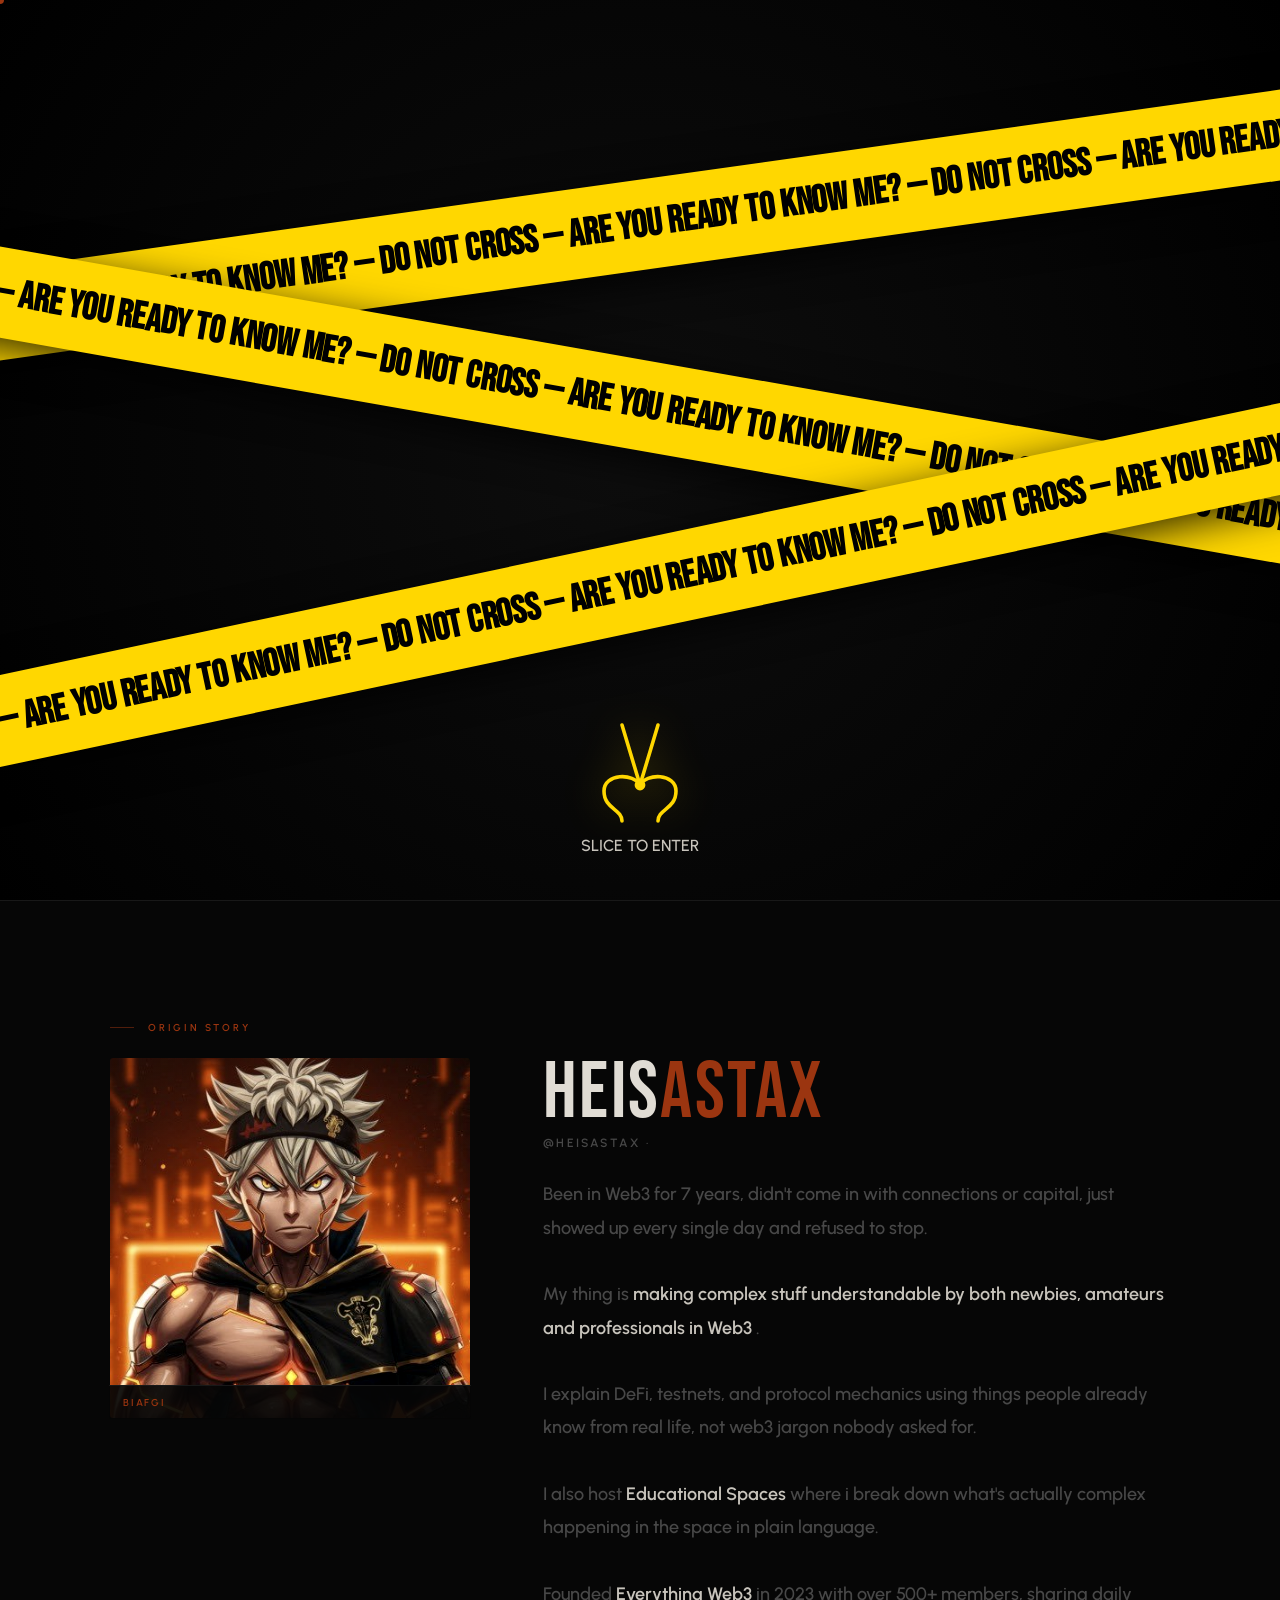
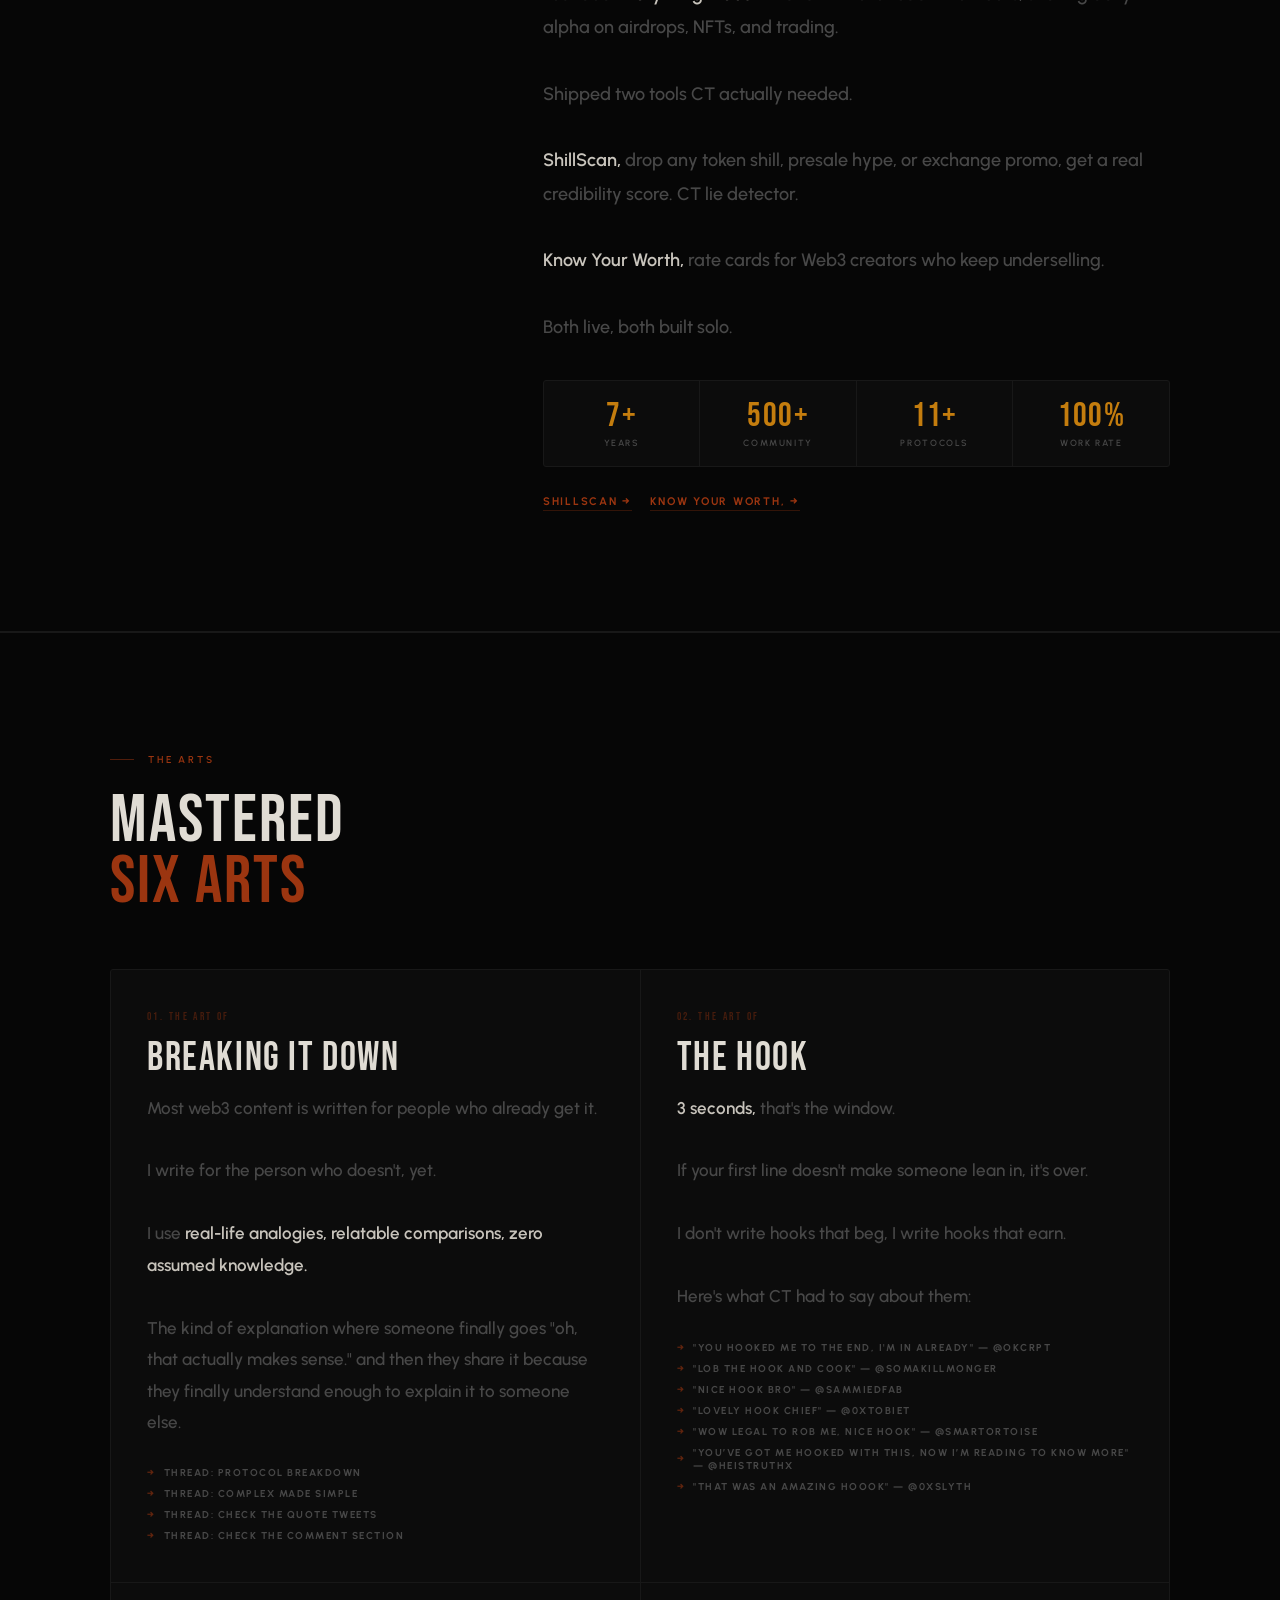
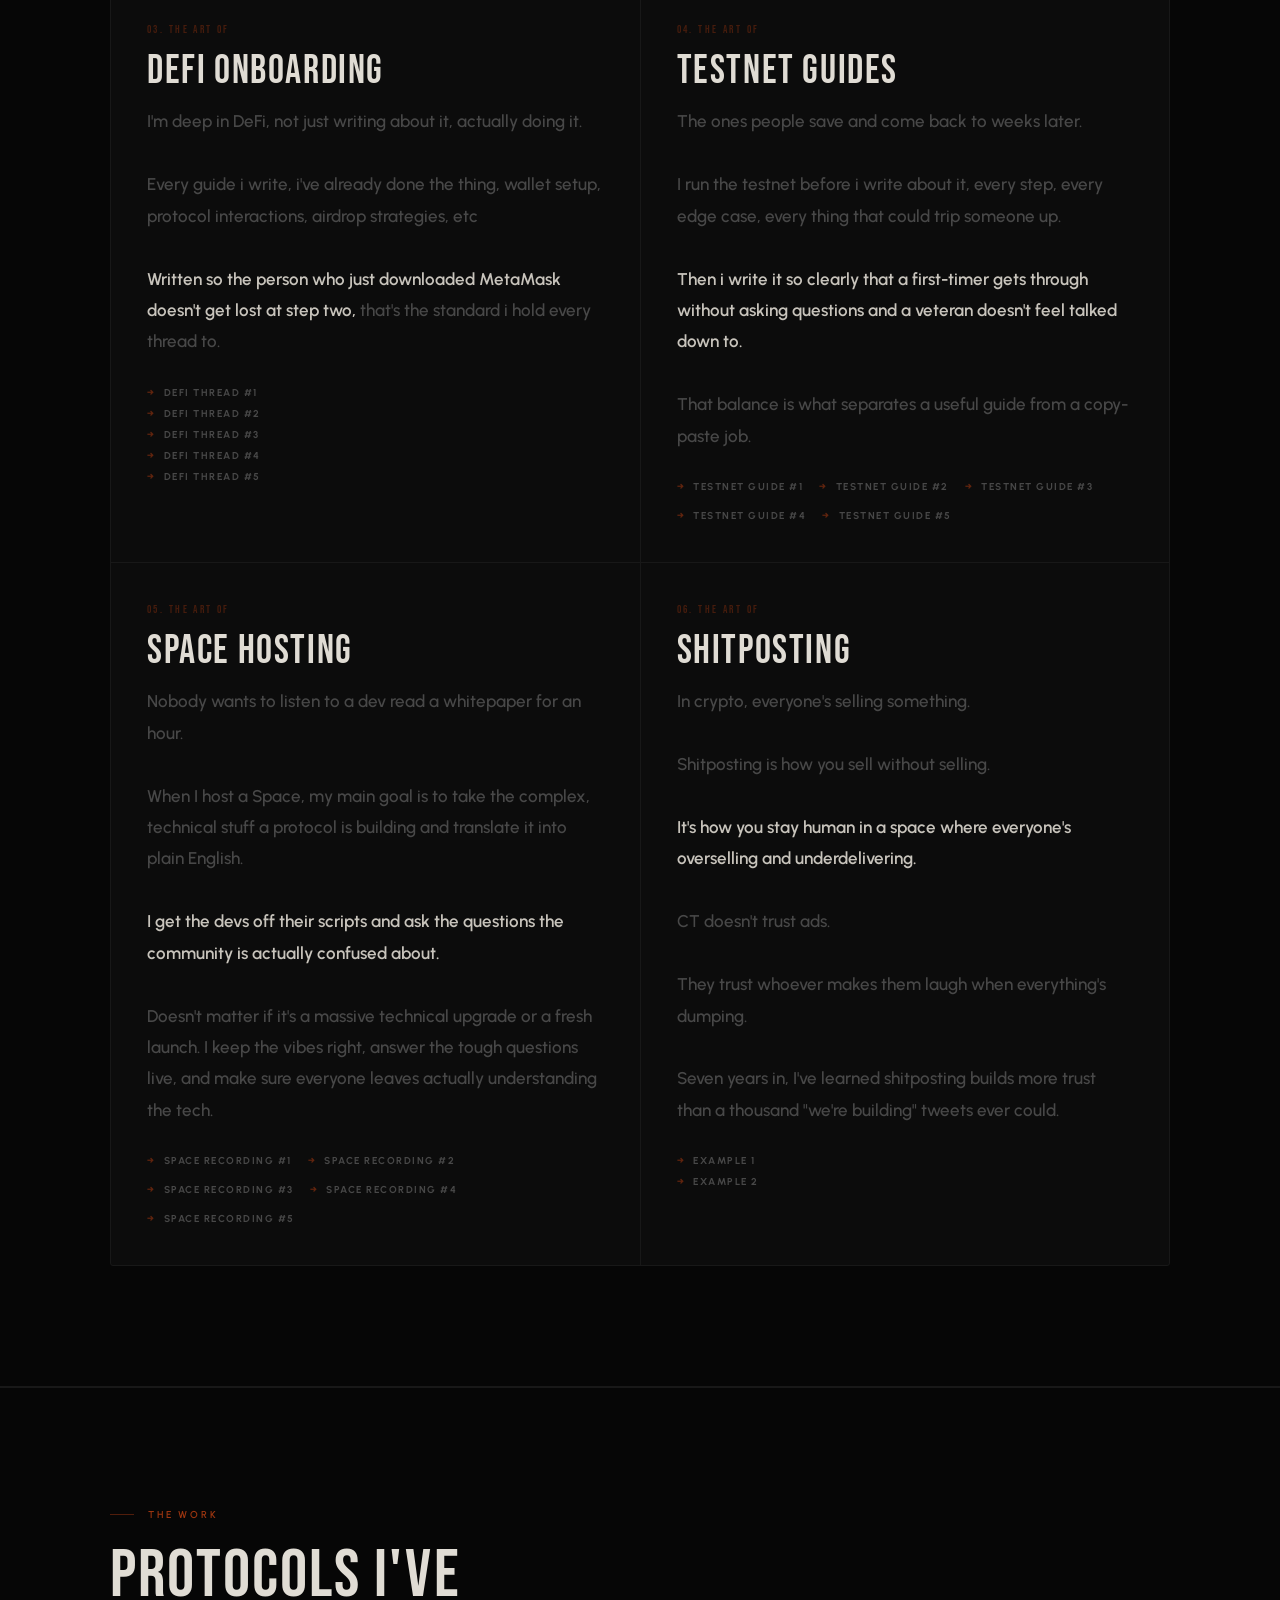
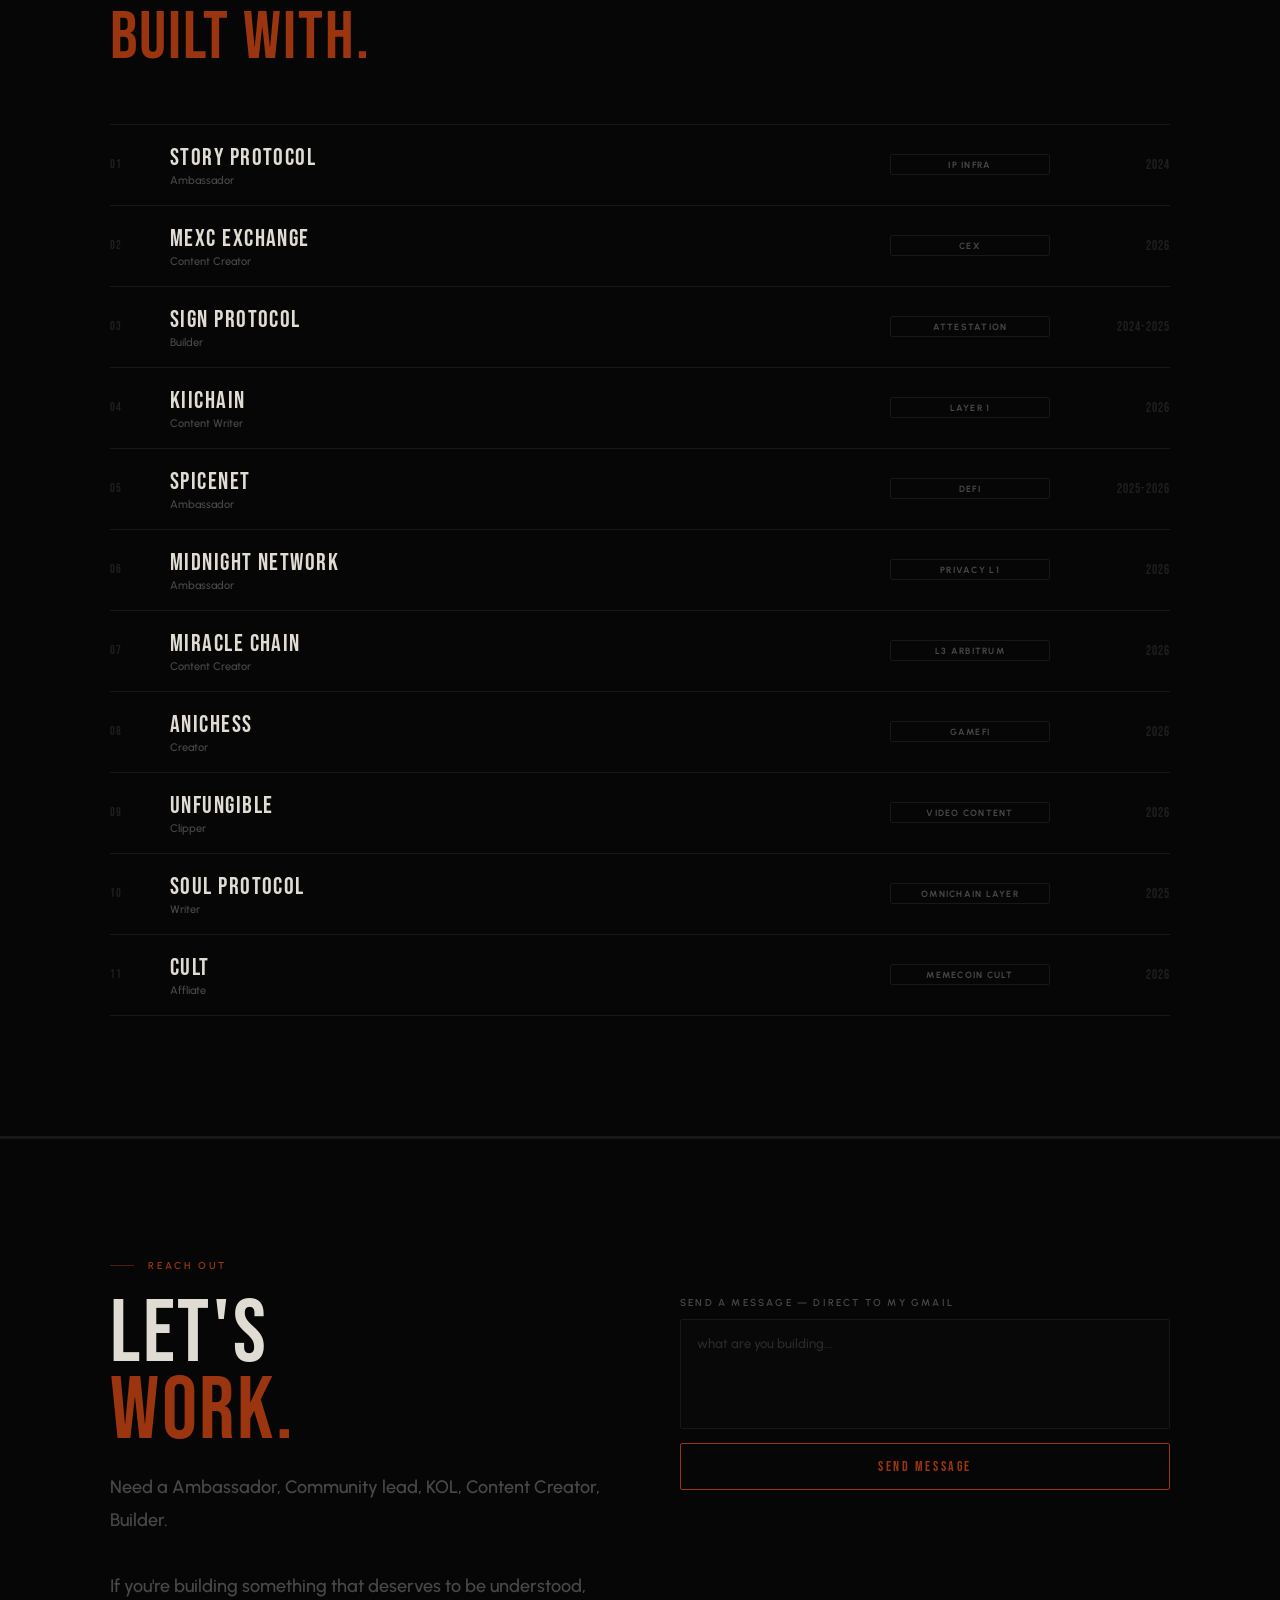
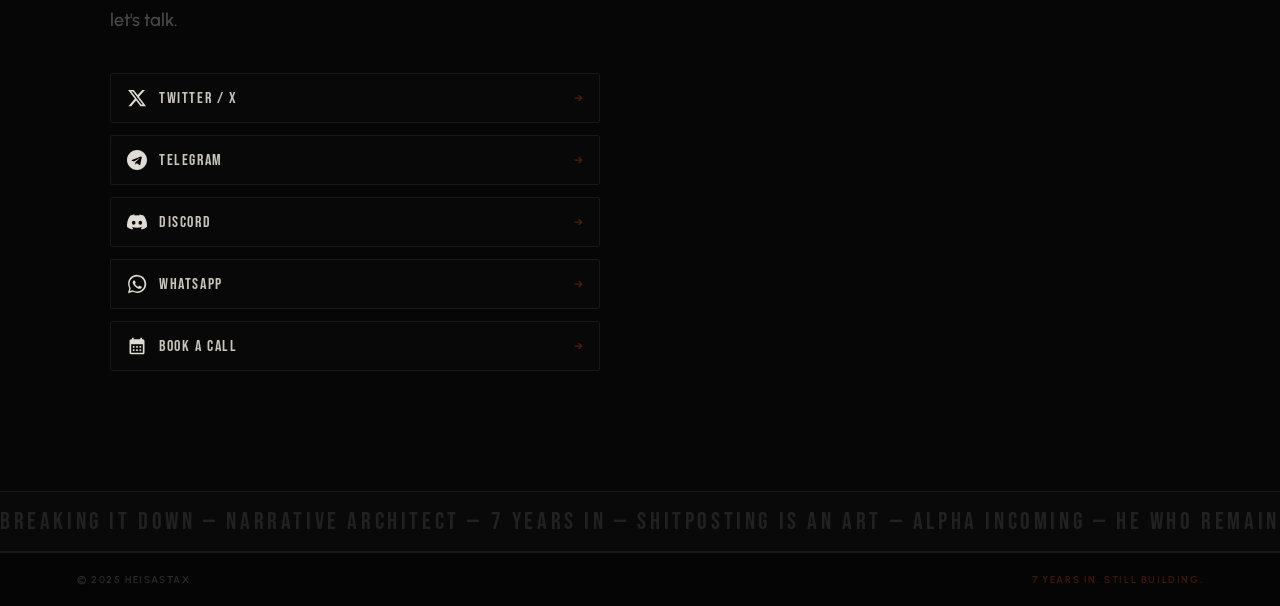
==== commit 51b1772e: "Updated stats and added Cult project to portfolio" ====
--- a/index.html
+++ b/index.html
@@ -155,7 +155,7 @@
                             <div class="stat-l">Community</div>
                         </div>
                         <div class="stat">
-                            <div class="stat-n">10+</div>
+                            <div class="stat-n">11+</div>
                             <div class="stat-l">Protocols</div>
                         </div>
                         <div class="stat">
@@ -404,6 +404,12 @@
                         <div class="pn">Soul Protocol</div>
                         <div class="pr">Writer</div>
                     </div><span class="ptag">Omnichain Layer</span><span class="pyear">2025</span>
+                </div>
+                <div class="proj-row rv"><span class="pnum">11</span>
+                    <div class="pname-wrap">
+                        <div class="pn">Cult</div>
+                        <div class="pr">Affliate</div>
+                    </div><span class="ptag">Memecoin Cult</span><span class="pyear">2026</span>
                 </div>
             </div>
         </div>
